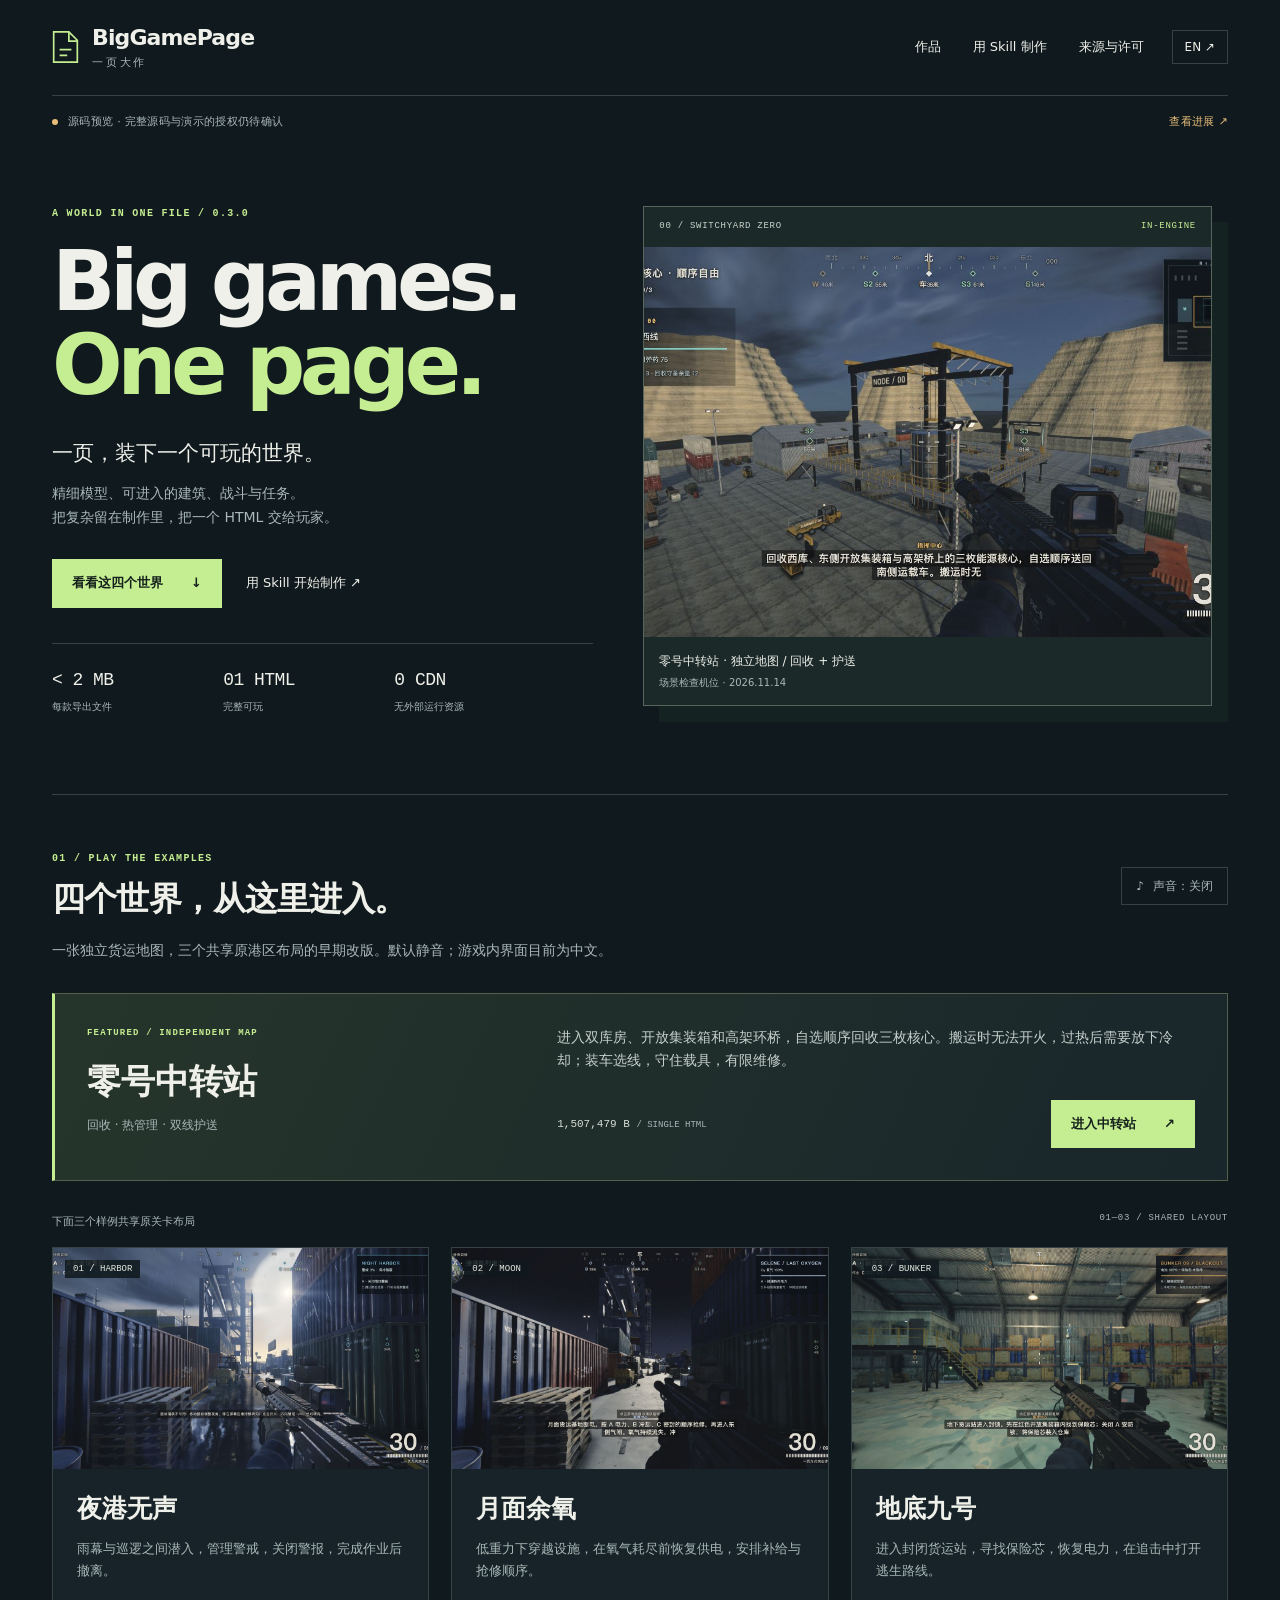
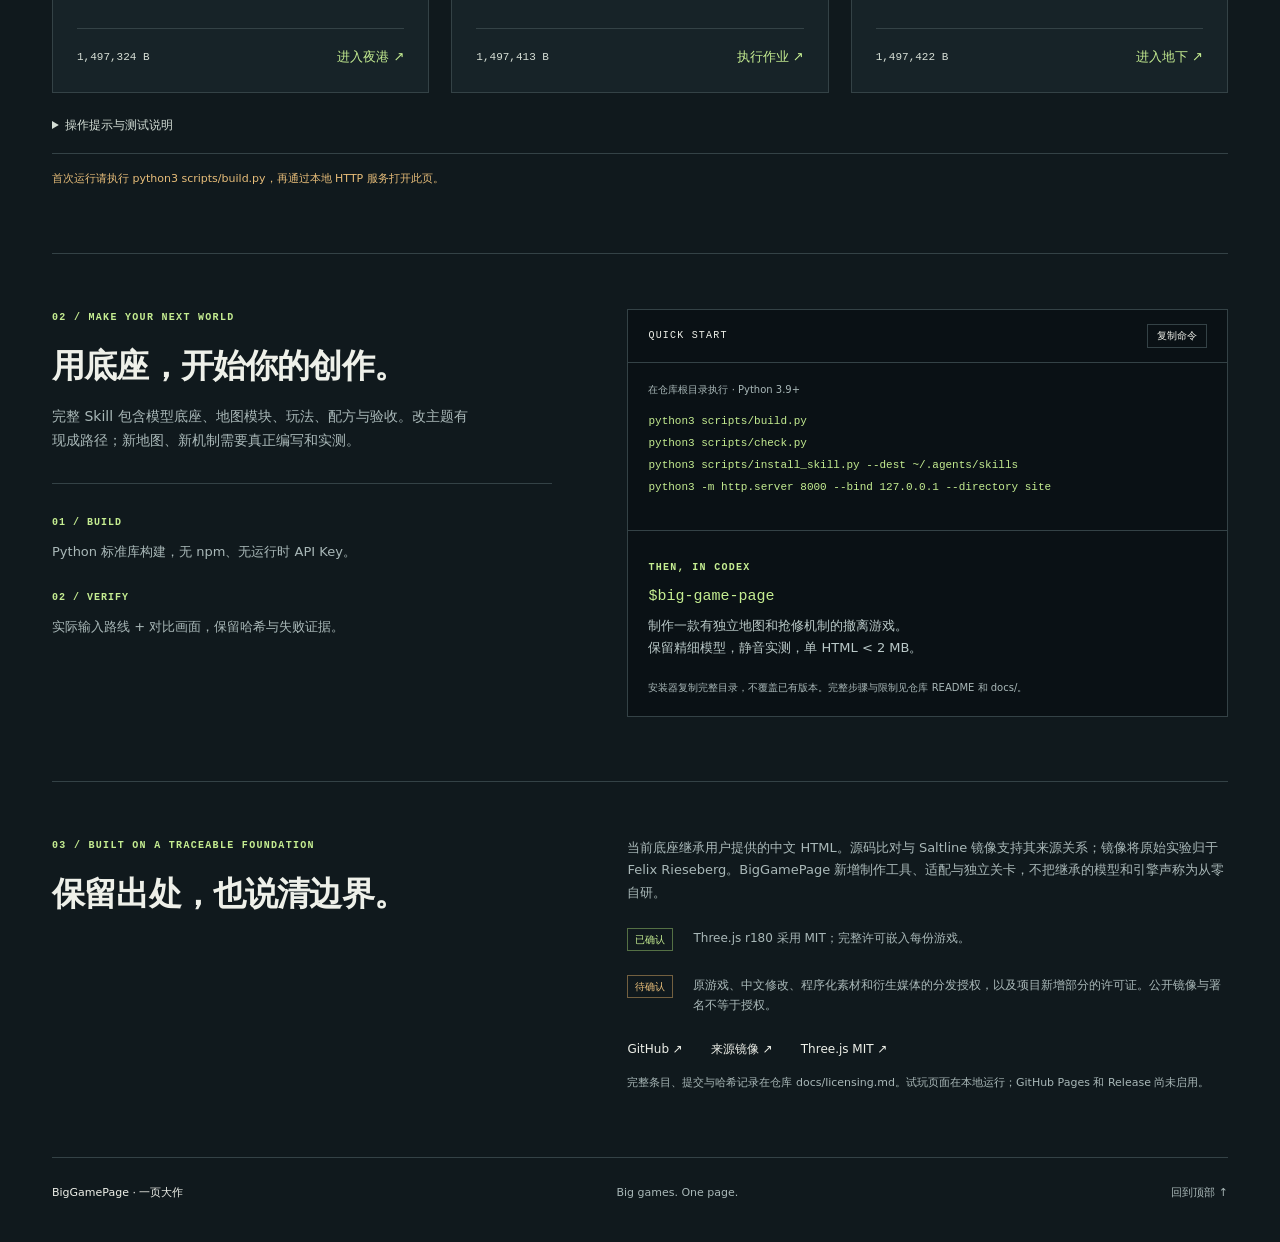
==== site/index.html @ f95d8f10 "Prepare BigGamePage source preview with bilingual docs and Skill" ====
<!doctype html>
<html lang="zh-CN" data-language="zh">
<head>
  <meta charset="utf-8">
  <meta name="viewport" content="width=device-width, initial-scale=1">
  <meta name="description" content="BigGamePage · 一页大作 — Big games. One page. Detailed single-HTML 3D games and an authoring Skill. Source preview.">
  <meta http-equiv="Content-Security-Policy" content="default-src 'self'; script-src 'self'; style-src 'self'; img-src 'self' data:; connect-src 'self'; font-src 'none'; object-src 'none'; base-uri 'none'; form-action 'none'">
  <title>BigGamePage · 一页大作 — Big games. One page.</title>
  <link rel="icon" href="data:image/svg+xml,%3Csvg xmlns='http://www.w3.org/2000/svg' viewBox='0 0 64 64'%3E%3Cpath d='M14 6h23l13 13v39H14Z' fill='%23c5ed91'/%3E%3Cpath d='M37 6v14h13M23 32h18M23 42h13' fill='none' stroke='%23111b20' stroke-width='4'/%3E%3C/svg%3E">
  <link rel="stylesheet" href="styles.css">
  <script src="site.js" defer></script>
</head>
<body>
<a class="skip" href="#main"><span lang="zh-CN">跳到正文</span><span lang="en">Skip to content</span></a>
<div class="shell">
  <header class="topbar">
    <a class="brand" href="#main" aria-label="BigGamePage · 一页大作">
      <svg viewBox="0 0 32 40" width="27" height="34" aria-hidden="true"><path d="M2 2h18l10 10v26H2Z" fill="none" stroke="currentColor" stroke-width="2"/><path d="M20 2v11h10M9 23h14M9 30h9" fill="none" stroke="currentColor" stroke-width="2"/></svg>
      <span>BigGamePage<small>一页大作</small></span>
    </a>
    <nav aria-label="Main navigation">
      <a href="#games"><span lang="zh-CN">作品</span><span lang="en">Games</span></a>
      <a href="#make"><span lang="zh-CN">用 Skill 制作</span><span lang="en">Make a game</span></a>
      <a href="#source"><span lang="zh-CN">来源与许可</span><span lang="en">Credits & rights</span></a>
    </nav>
    <button id="language" class="language" type="button" aria-label="Switch to English">EN <span aria-hidden="true">↗</span></button>
  </header>

  <main id="main">
    <div class="release-line"><span class="status-dot"></span><span lang="zh-CN">源码预览 · 完整源码与演示的授权仍待确认</span><span lang="en">Source preview · full-source and demo permissions pending</span><a href="#source"><span lang="zh-CN">查看进展 ↗</span><span lang="en">Review status ↗</span></a></div>
    <section class="hero" aria-labelledby="hero-title">
      <div class="hero-copy">
        <p class="eyebrow">A WORLD IN ONE FILE / 0.3.0</p>
        <h1 id="hero-title">Big games.<br><span>One page.</span></h1>
        <p class="intro"><span lang="zh-CN">一页，装下一个可玩的世界。</span><span lang="en">One page. A world you can step into.</span></p>
        <p class="description"><span lang="zh-CN">精细模型、可进入的建筑、战斗与任务。<br>把复杂留在制作里，把一个 HTML 交给玩家。</span><span lang="en">Detailed models, enterable buildings, combat and missions. All packed into a single HTML.</span></p>
        <div class="actions"><a class="button primary" href="#games"><span lang="zh-CN">看看这四个世界</span><span lang="en">Explore the games</span><span aria-hidden="true">↓</span></a><a class="text-link" href="#make"><span lang="zh-CN">用 Skill 开始制作 ↗</span><span lang="en">Start with the Skill ↗</span></a></div>
        <div class="hero-facts"><div><strong>&lt; 2 MB</strong><span lang="zh-CN">每款导出文件</span><span lang="en">Per exported game</span></div><div><strong>01 HTML</strong><span lang="zh-CN">完整可玩</span><span lang="en">The whole game</span></div><div><strong>0 CDN</strong><span lang="zh-CN">无外部运行资源</span><span lang="en">No external runtime assets</span></div></div>
      </div>
      <figure class="hero-image">
        <div class="frame-top"><span>00 / SWITCHYARD ZERO</span><span class="frame-dot">IN-ENGINE</span></div>
        <img src="assets/screens/freight-world.png" width="2560" height="1440" alt="零号中转站独立环形货运地图的实机场景检查视角" data-alt-en="In-engine inspection view of Switchyard Zero's independent freight hub">
        <figcaption><span lang="zh-CN">零号中转站 · 独立地图 / 回收 + 护送</span><span lang="en">Switchyard Zero · Independent map / Recover + escort</span><span class="capture-note"><span lang="zh-CN">场景检查机位 · 2026.11.14</span><span lang="en">Inspection camera · 2026.11.14</span></span></figcaption>
      </figure>
    </section>

    <section class="games-section" id="games" aria-labelledby="games-title">
      <div class="section-heading"><div><p class="eyebrow">01 / PLAY THE EXAMPLES</p><h2 id="games-title"><span lang="zh-CN">四个世界，从这里进入。</span><span lang="en">Small files. Room to explore.</span></h2></div><button id="sound" class="sound" aria-pressed="false" type="button"><span class="sound-icon" aria-hidden="true">♪</span><span id="sound-label">声音：关闭</span></button></div>
      <p class="section-description"><span lang="zh-CN">一张独立货运地图，三个共享原港区布局的早期改版。默认静音；游戏内界面目前为中文。</span><span lang="en">One independent freight map and three earlier adaptations of the harbor layout. Muted by default. In-game UI is currently Chinese.</span></p>
      <article class="featured">
        <div class="featured-heading"><p class="eyebrow">FEATURED / INDEPENDENT MAP</p><h3><span lang="zh-CN">零号中转站</span><span lang="en">Switchyard Zero</span></h3><p class="game-type"><span lang="zh-CN">回收 · 热管理 · 双线护送</span><span lang="en">Recovery · Heat management · Two escort routes</span></p></div>
        <div class="featured-details"><p><span lang="zh-CN">进入双库房、开放集装箱和高架环桥，自选顺序回收三枚核心。搬运时无法开火，过热后需要放下冷却；装车选线，守住载具，有限维修。</span><span lang="en">Recover three cores from warehouses, containers and the elevated ring. Carrying blocks fire; overheating forces a drop and cooldown. Choose a route and protect the carrier with limited repairs.</span></p><div class="game-footer"><span class="size">1,507,479 B <span>/ SINGLE HTML</span></span><a class="button primary play" href="games/switchyard-zero.html?noaudio=1" data-game="switchyard-zero"><span lang="zh-CN">进入中转站</span><span lang="en">Enter the yard</span><span aria-hidden="true">↗</span></a></div></div>
      </article>
      <div class="legacy-label"><span lang="zh-CN">下面三个样例共享原关卡布局</span><span lang="en">The three examples below share the original layout</span><span>01—03 / SHARED LAYOUT</span></div>
      <div class="cards">
        <article class="game-card"><div class="card-image"><img src="assets/screens/harbor-world.png" width="2560" height="1440" loading="lazy" alt="夜港无声的潮湿货运港场景检查画面" data-alt-en="Inspection capture of Silent Harbor's wet cargo port"><span>01 / HARBOR</span></div><div class="card-copy"><h3><span lang="zh-CN">夜港无声</span><span lang="en">Silent Harbor</span></h3><p><span lang="zh-CN">雨幕与巡逻之间潜入，管理警戒，关闭警报，完成作业后撤离。</span><span lang="en">Move through rain and patrols, manage alert, disable alarms and extract after completing the objectives.</span></p><div class="card-bottom"><span class="size">1,497,324 B</span><a class="play text-link" href="games/night-harbor.html?noaudio=1" data-game="night-harbor"><span lang="zh-CN">进入夜港 ↗</span><span lang="en">Play ↗</span></a></div></div></article>
        <article class="game-card"><div class="card-image"><img src="assets/screens/moon-world.png" width="2560" height="1440" loading="lazy" alt="月面余氧的货运基地场景检查画面" data-alt-en="Inspection capture of Lunar Reserve's cargo base"><span>02 / MOON</span></div><div class="card-copy"><h3><span lang="zh-CN">月面余氧</span><span lang="en">Lunar Reserve</span></h3><p><span lang="zh-CN">低重力下穿越设施，在氧气耗尽前恢复供电，安排补给与抢修顺序。</span><span lang="en">Traverse the base in reduced gravity. Restore power and plan supply stops before oxygen runs out.</span></p><div class="card-bottom"><span class="size">1,497,413 B</span><a class="play text-link" href="games/selene-repair.html?noaudio=1" data-game="selene-repair"><span lang="zh-CN">执行作业 ↗</span><span lang="en">Play ↗</span></a></div></div></article>
        <article class="game-card"><div class="card-image"><img src="assets/screens/bunker-world.png" width="2560" height="1440" loading="lazy" alt="地底九号仓库的场景检查画面" data-alt-en="Inspection capture of a warehouse in Bunker Nine"><span>03 / BUNKER</span></div><div class="card-copy"><h3><span lang="zh-CN">地底九号</span><span lang="en">Bunker Nine</span></h3><p><span lang="zh-CN">进入封闭货运站，寻找保险芯，恢复电力，在追击中打开逃生路线。</span><span lang="en">Find a fuse inside the enclosed freight station, restore power and open an escape route under pursuit.</span></p><div class="card-bottom"><span class="size">1,497,422 B</span><a class="play text-link" href="games/bunker-09.html?noaudio=1" data-game="bunker-09"><span lang="zh-CN">进入地下 ↗</span><span lang="en">Play ↗</span></a></div></div></article>
      </div>
      <details class="controls"><summary><span lang="zh-CN">操作提示与测试说明</span><span lang="en">Controls and test notes</span></summary><p><span lang="zh-CN">WASD 移动 · 鼠标瞄准 · 左键射击 · R 换弹 · 按住 E 交互 · Shift 冲刺 · C 蹲伏 · Space 跳跃 · P 暂停。中转站：Q 放下核心，M 地图；地下版：L 手电。推荐桌面键鼠。</span><span lang="en">WASD move · Mouse aim · Left click fire · R reload · Hold E interact · Shift sprint · C crouch · Space jump · P pause. Switchyard: Q drop core, M map. Bunker: L flashlight. Desktop keyboard/mouse recommended.</span></p><p><span lang="zh-CN">展示截图使用场景检查机位，不是角色实际抵达证明。已保存 2026-11-14 静音输入路线；本轮整理校验输出哈希。未宣称已完成手机、声音混音或 file:// 冷启动验收。</span><span lang="en">Images use inspection cameras, not proof of player traversal. Silent input routes are recorded on 2026-11-14; repository preparation checks matching hashes. Mobile play, audio mixing and file:// cold starts are not fully validated.</span></p></details>
      <noscript><p class="build-note">JavaScript is disabled. Game links remain muted; language and sound switches need JavaScript. 游戏自身也需要启用 JavaScript。</p></noscript>
      <p class="build-note" id="build-status" role="status"><span lang="zh-CN">首次运行前请在仓库根目录执行 python3 scripts/build.py。</span><span lang="en">Before first use, run python3 scripts/build.py from the repository root.</span></p>
    </section>

    <section id="make" class="make-section" aria-labelledby="make-title">
      <div><p class="eyebrow">02 / MAKE YOUR NEXT WORLD</p><h2 id="make-title"><span lang="zh-CN">用底座，开始你的创作。</span><span lang="en">A foundation for your next world.</span></h2><p class="section-description"><span lang="zh-CN">完整 Skill 包含模型底座、地图模块、玩法、配方与验收。改主题有现成路径；新地图、新机制需要真正编写和实测。</span><span lang="en">The complete Skill includes the foundation, map modules, rules, recipes and acceptance tools. New layouts and mechanics still need authored code and real tests.</span></p><div class="principle"><strong>01 / BUILD</strong><p lang="zh-CN">Python 标准库构建，无 npm、无运行时 API Key。</p><p lang="en">Build with the Python standard library. No npm or runtime API key.</p><strong>02 / VERIFY</strong><p lang="zh-CN">实际输入路线 + 对比画面，保留哈希与失败证据。</p><p lang="en">Actual-input routes and visual review, with hashes and failed attempts.</p></div></div>
      <div class="terminal"><div class="terminal-header"><span>QUICK START</span><button id="copy" type="button"><span lang="zh-CN">复制命令</span><span lang="en">Copy commands</span></button></div><p class="terminal-caption"><span lang="zh-CN">在仓库根目录执行 · Python 3.9+</span><span lang="en">From the repository root · Python 3.9+</span></p><pre><code id="commands">python3 scripts/build.py
python3 scripts/check.py
python3 scripts/install_skill.py --dest ~/.agents/skills
python3 -m http.server 8000 --bind 127.0.0.1 --directory site</code></pre><p class="copy-status" id="copy-status" role="status"></p><div class="prompt"><span class="eyebrow">THEN, IN CODEX</span><p><code>$big-game-page</code><br><span lang="zh-CN">制作一款有独立地图和抢修机制的撤离游戏。<br>保留精细模型，静音实测，单 HTML &lt; 2 MB。</span><span lang="en">Create a repair-and-escape game with a distinct map.<br>Keep detailed models. Test silently. One HTML &lt; 2 MB.</span></p></div><p class="terminal-foot"><span lang="zh-CN">安装器复制完整目录，不覆盖已有版本。完整步骤与限制见仓库 README 和 docs/。</span><span lang="en">The installer copies the complete folder and never overwrites an existing version. See the repository README and docs/ for full instructions.</span></p></div>
    </section>

    <section id="source" class="source-section" aria-labelledby="source-title"><div><p class="eyebrow">03 / BUILT ON A TRACEABLE FOUNDATION</p><h2 id="source-title"><span lang="zh-CN">保留出处，也说清边界。</span><span lang="en">Keep the credits. State the limits.</span></h2></div><div class="source-body"><p><span lang="zh-CN">当前底座继承用户提供的中文 HTML。源码比对与 Saltline 镜像支持其来源关系；镜像将原始实验归于 Felix Rieseberg。BigGamePage 新增制作工具、适配与独立关卡，不把继承的模型和引擎声称为从零自研。</span><span lang="en">The foundation descends from a user-supplied Chinese HTML. Code comparison supports its connection to a Saltline mirror, which credits Felix Rieseberg with the original experiment. BigGamePage adds authoring tools, adaptations and an independent level.</span></p><div class="rights-row"><span class="rights-tag"><span lang="zh-CN">已确认</span><span lang="en">Confirmed</span></span><p><span lang="zh-CN">Three.js r180 采用 MIT；完整许可嵌入每份游戏。</span><span lang="en">Three.js r180 is MIT-licensed; every export includes the full notice.</span></p></div><div class="rights-row"><span class="rights-tag pending"><span lang="zh-CN">待确认</span><span lang="en">Pending</span></span><p><span lang="zh-CN">原游戏、中文修改、程序化素材和衍生媒体的分发授权，以及项目新增部分的许可证。公开镜像与署名不等于授权。</span><span lang="en">Permission for the inherited game, Chinese modifications, procedural assets and derived media, plus the new contributions' license. A public mirror and attribution are not permission.</span></p></div><div class="source-links"><a href="https://github.com/subtlecooooder/BigGamePage" rel="noreferrer">GitHub ↗</a><a href="https://github.com/realcodebear/saltline-fable-5.2/tree/09c51774cd77aad750bd2d6c42af2b1020cb668d" rel="noreferrer"><span lang="zh-CN">来源镜像 ↗</span><span lang="en">Source mirror ↗</span></a><a href="https://github.com/mrdoob/three.js/blob/r180/LICENSE" rel="noreferrer">Three.js MIT ↗</a></div><p class="small-note"><span lang="zh-CN">完整条目、提交与哈希记录在仓库 docs/licensing.md。试玩页面在本地运行；GitHub Pages 和 Release 尚未启用。</span><span lang="en">Full records, commits and hashes are in docs/licensing.en.md. Run the demo locally; GitHub Pages and Releases are not enabled.</span></p></div></section>
  </main>
  <footer><span>BigGamePage · 一页大作</span><span>Big games. One page.</span><a href="#main"><span lang="zh-CN">回到顶部 ↑</span><span lang="en">Back to top ↑</span></a></footer>
</div>
</body>
</html>
---- site/styles.css ----
:root{color-scheme:dark;--bg:#10191d;--panel:#172328;--line:#344246;--ink:#eef0e9;--muted:#a9b8b8;--accent:#c5ed91;--amber:#e7bd79;scroll-behavior:smooth;scroll-padding-top:28px}
*{box-sizing:border-box}body{margin:0;background:var(--bg);color:var(--ink);font:16px/1.7 system-ui,-apple-system,"Segoe UI","PingFang SC",sans-serif}button,a{-webkit-tap-highlight-color:transparent}a{color:inherit;text-decoration:none}button{font:inherit;color:inherit;cursor:pointer}a:focus-visible,button:focus-visible,summary:focus-visible{outline:3px solid var(--accent);outline-offset:5px}button:disabled{cursor:wait}img{max-width:100%;display:block;height:auto}svg{flex:none}h1,h2,h3,p,figure{margin:0}h2{font-size:clamp(25px,2.6vw,36px);line-height:1.35;font-weight:650;letter-spacing:-.025em}h3{font-size:28px;line-height:1.3;font-weight:650}code,pre,.eyebrow,.size,.frame-top,.hero-facts strong,.principle strong{font-family:ui-monospace,SFMono-Regular,Consolas,monospace}.shell{max-width:1440px;margin:auto;padding:0 52px}[data-language=zh] [lang=en],[data-language=en] [lang=zh-CN]{display:none}.skip{position:fixed;left:20px;top:10px;z-index:10;background:var(--accent);color:var(--bg);padding:10px 18px;opacity:0;clip-path:inset(50%);pointer-events:none}.skip:focus{opacity:1;clip-path:none;pointer-events:auto}.topbar{display:flex;align-items:center;justify-content:space-between;gap:28px;padding:25px 0;border-bottom:1px solid var(--line)}.brand{display:flex;align-items:center;gap:13px;line-height:1.2;font-size:22px;font-weight:750;letter-spacing:-.04em}.brand svg{color:var(--accent)}.brand small{display:block;font-size:11px;font-weight:500;letter-spacing:.25em;color:var(--muted);margin-top:5px}.topbar nav{display:flex;gap:32px;margin-left:auto;font-size:13px}.topbar nav a:hover,.text-link:hover,.source-links a:hover,footer a:hover{color:var(--accent)}.language{border:1px solid var(--line);background:none;padding:6px 12px;font-size:12px;white-space:nowrap}.language span{margin-left:8px}.release-line{display:flex;align-items:center;gap:10px;color:var(--muted);font-size:11px;letter-spacing:.03em;padding:17px 0}.release-line a{margin-left:auto;color:var(--amber);white-space:nowrap}.status-dot{background:var(--amber);width:6px;height:6px;border-radius:50%;flex:none}.hero{display:grid;grid-template-columns:1fr 1.08fr;gap:50px;align-items:center;padding:48px 0 70px}.eyebrow{color:var(--accent);font-size:10px;letter-spacing:.13em;font-weight:600;margin-bottom:18px}h1{font-size:clamp(58px,6.5vw,90px);font-weight:750;line-height:1.01;letter-spacing:-.065em;margin-bottom:28px}h1>span{color:var(--accent)}.intro{font-size:21px;color:var(--ink);margin-bottom:10px}.description{color:var(--muted);font-size:14px;max-width:450px}.actions{display:flex;align-items:center;gap:24px;flex-wrap:wrap;margin:30px 0 35px}.button{display:inline-flex;align-items:center;justify-content:space-between;gap:28px;padding:12px 19px;font-size:13px;font-weight:650}.primary{background:var(--accent);color:#15211c;border:1px solid var(--accent);transition:background .15s,transform .15s}.primary:hover{background:#d7ffa5;transform:translateY(-2px)}.text-link{font-size:13px}.hero-facts{border-top:1px solid var(--line);padding-top:21px;display:grid;grid-template-columns:1fr 1fr 1.25fr;gap:12px}.hero-facts div{display:flex;flex-direction:column;gap:3px}.hero-facts strong{font-size:18px;font-weight:500;letter-spacing:-.03em}.hero-facts span{font-size:10px;color:var(--muted)}.hero-image{border:1px solid #55655b;background:#1c2929;box-shadow:16px 16px 0 #142222;margin:10px 16px 18px 0}.frame-top{display:flex;justify-content:space-between;font-size:9px;letter-spacing:.08em;padding:12px 15px;color:#c9d4ca}.frame-dot{color:var(--accent)}.hero-image img{width:100%;height:390px;object-fit:cover;object-position:49% center}.hero-image figcaption{padding:14px 15px;font-size:12px;line-height:1.7}.capture-note{display:block;color:var(--muted);font-size:10px;margin-top:3px}.games-section,.make-section,.source-section{border-top:1px solid var(--line);padding:55px 0 64px}.section-heading{display:flex;align-items:center;justify-content:space-between;gap:25px}.section-heading .eyebrow{margin-bottom:10px}.section-description{color:var(--muted);font-size:14px;margin:17px 0 30px;max-width:780px}.sound{padding:8px 14px;border:1px solid var(--line);background:transparent;color:var(--muted);font-size:12px;white-space:nowrap}.sound[aria-pressed=true]{color:var(--accent);border-color:var(--accent)}.sound-icon{margin-right:9px}.featured{display:grid;grid-template-columns:1fr 1.5fr;gap:45px;border:1px solid #52604c;border-left:3px solid var(--accent);background:linear-gradient(115deg,#26352b,#19262b);padding:32px}.featured .eyebrow{font-size:9px}.featured h3{font-size:34px}.game-type{color:var(--muted);font-size:12px;margin-top:12px}.featured-details>p{font-size:14px;color:#c5d0cc}.game-footer{display:flex;justify-content:space-between;align-items:center;gap:20px;margin-top:27px}.size{color:#d7dfd6;font-size:11px;white-space:nowrap}.size span{color:var(--muted);font-size:9px}.legacy-label{display:flex;justify-content:space-between;gap:20px;font-size:11px;color:var(--muted);margin:32px 0 15px}.legacy-label>span:last-child{font:9px ui-monospace,monospace;letter-spacing:.08em}.cards{display:grid;grid-template-columns:repeat(3,minmax(0,1fr));gap:22px}.game-card{border:1px solid var(--line);background:var(--panel)}.card-image{position:relative}.card-image img{width:100%;aspect-ratio:1.7;object-fit:cover}.card-image>span{position:absolute;left:12px;top:12px;background:#10191ddd;padding:4px 8px;font:9px ui-monospace,monospace;color:#e3e9df}.card-copy{padding:24px}.card-copy h3{font-size:25px;margin-bottom:13px}.card-copy p{font-size:13px;color:var(--muted);min-height:67px}.card-bottom{display:flex;justify-content:space-between;gap:10px;align-items:center;margin-top:23px;border-top:1px solid var(--line);padding-top:17px}.card-bottom .text-link{color:var(--accent)}.controls{font-size:12px;color:var(--muted);margin-top:22px;border-bottom:1px solid var(--line);padding-bottom:17px}.controls summary{cursor:pointer;color:#d3ddd5}.controls p{margin-top:14px;max-width:950px}.build-note{font-size:11px;color:var(--muted);margin-top:16px}.build-note.warning{color:var(--amber)}.make-section{display:grid;grid-template-columns:1fr 1.2fr;gap:75px}.make-section h2{max-width:400px}.make-section .section-description{max-width:420px}.principle{border-top:1px solid var(--line);padding-top:22px}.principle strong{font-size:10px;color:var(--accent);letter-spacing:.1em}.principle p{font-size:13px;color:var(--muted);margin:8px 0 18px}.terminal{background:#0a1115;border:1px solid var(--line);min-width:0}.terminal-header{display:flex;justify-content:space-between;align-items:center;font:10px ui-monospace,monospace;letter-spacing:.12em;padding:14px 20px;border-bottom:1px solid var(--line)}.terminal-header button{background:none;border:1px solid var(--line);padding:4px 9px;font-size:10px;letter-spacing:0}.terminal-caption{font-size:10px;color:var(--muted);padding:18px 20px 0}pre{font-size:11px;line-height:2;color:var(--accent);margin:12px 0 0;padding:0 20px 8px;overflow:auto;white-space:pre-wrap;overflow-wrap:anywhere}.copy-status{font-size:10px;color:var(--amber);padding:0 20px;min-height:24px}.prompt{padding:20px;border-top:1px solid var(--line)}.prompt p{font-size:13px;color:#bac9c8}.prompt code{color:var(--accent);font-size:15px;line-height:2.5}.terminal-foot{font-size:10px;color:var(--muted);padding:0 20px 20px}.source-section{display:grid;grid-template-columns:1fr 1.2fr;gap:75px}.source-body>p{font-size:13px;color:var(--muted)}.rights-row{display:flex;gap:20px;align-items:flex-start;margin-top:24px}.rights-row p{font-size:12px;color:var(--muted)}.rights-tag{padding:2px 7px;border:1px solid #547044;color:var(--accent);font-size:10px;white-space:nowrap;flex:none}.rights-tag.pending{color:var(--amber);border-color:#736040}.source-links{display:flex;gap:28px;margin:24px 0 14px;font-size:12px}.source-body .small-note{font-size:11px}footer{display:flex;align-items:center;justify-content:space-between;gap:15px;border-top:1px solid var(--line);padding:26px 0 40px;font-size:11px;color:var(--muted)}footer>span:first-child{color:var(--ink)}
@media(min-width:1500px){.hero-image img{height:430px}}
@media(max-width:1080px){.shell{padding:0 30px}.hero{gap:30px}.hero-image img{height:360px}.make-section,.source-section{gap:35px}.featured{gap:28px}.size span{display:none}.topbar nav{gap:20px}}
@media(max-width:800px){.shell{padding:0 24px}.topbar{flex-wrap:wrap;gap:16px}.topbar nav{order:3;width:100%;justify-content:space-between;font-size:12px}.language{margin-left:auto}.hero{grid-template-columns:1fr;padding-top:30px;gap:30px}.hero-copy{max-width:590px}h1{font-size:76px}.hero-image{margin-right:12px}.hero-image img{height:auto;aspect-ratio:1.6}.hero-facts{max-width:540px}.make-section,.source-section{grid-template-columns:1fr;gap:26px}.make-section h2,.make-section .section-description{max-width:none}.principle{display:none}.featured{grid-template-columns:1fr;gap:21px;padding:26px}.featured .eyebrow{margin-bottom:10px}.featured h3{font-size:29px}.cards{grid-template-columns:1fr;gap:20px}.game-card{display:grid;grid-template-columns:1fr 1.2fr}.card-image img{height:100%;aspect-ratio:auto;min-height:210px}.card-copy p{min-height:0}.legacy-label>span:last-child{display:none}.section-heading{align-items:flex-start}.section-heading .sound{margin-top:6px}.release-line{font-size:10px}.release-line a{display:none}}
@media(max-width:480px){.shell{padding:0 18px}.brand{font-size:20px}.hero{padding-bottom:45px}h1{font-size:66px}.intro{font-size:18px}.description{font-size:13px}.actions{gap:18px}.hero-facts strong{font-size:16px}.hero-facts span{font-size:9px}.hero-image{box-shadow:9px 9px 0 #142222}.hero-image figcaption{font-size:11px}.section-heading{flex-direction:column;gap:14px}.games-section,.make-section,.source-section{padding:38px 0 42px}.section-description{font-size:13px}.featured{padding:21px}.game-footer{align-items:flex-start;flex-direction:column;gap:16px}.game-footer .button{width:100%}.game-card{display:block}.card-image img{height:auto;aspect-ratio:1.8;min-height:0}.card-copy{padding:22px}.controls{font-size:11px}.rights-row{gap:12px}footer{flex-wrap:wrap;font-size:10px}footer>span:nth-child(2){order:3;width:100%}}
@media(prefers-reduced-motion:reduce){:root{scroll-behavior:auto}.primary{transition:none}.primary:hover{transform:none}}
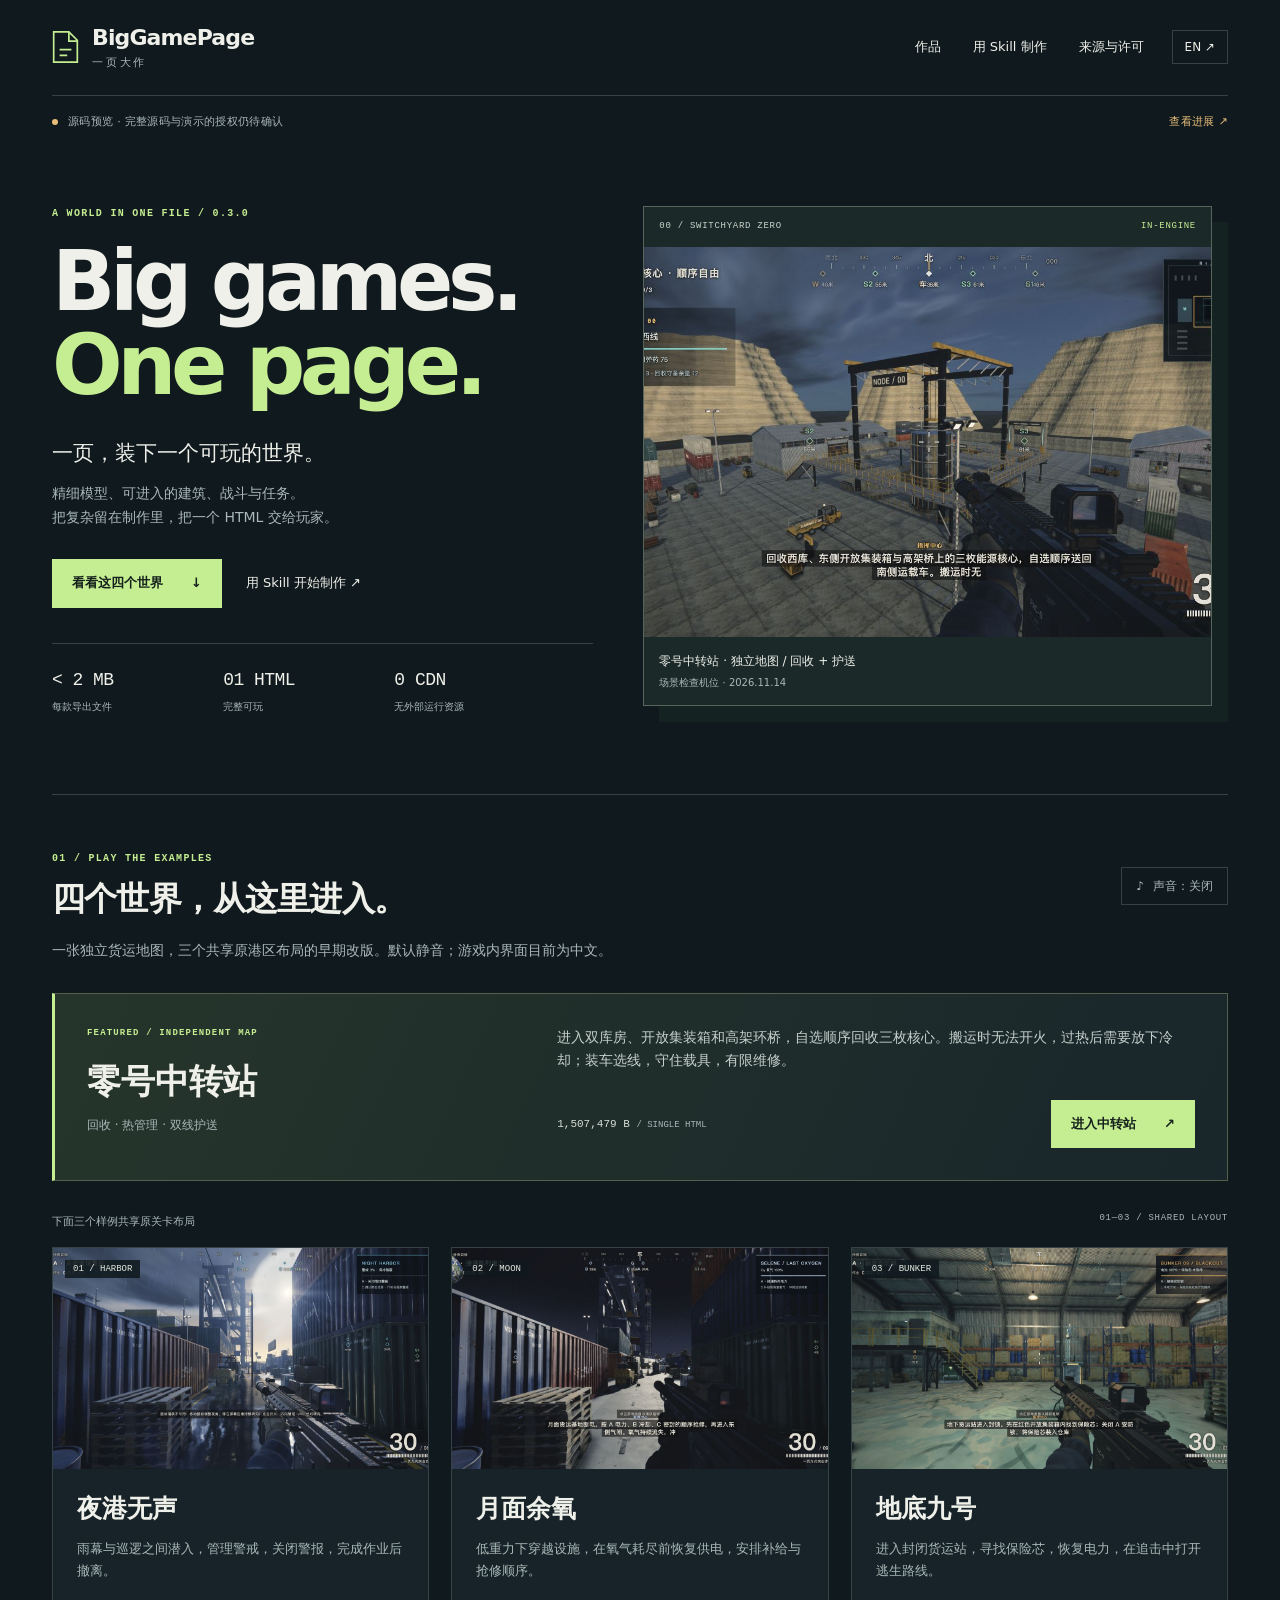
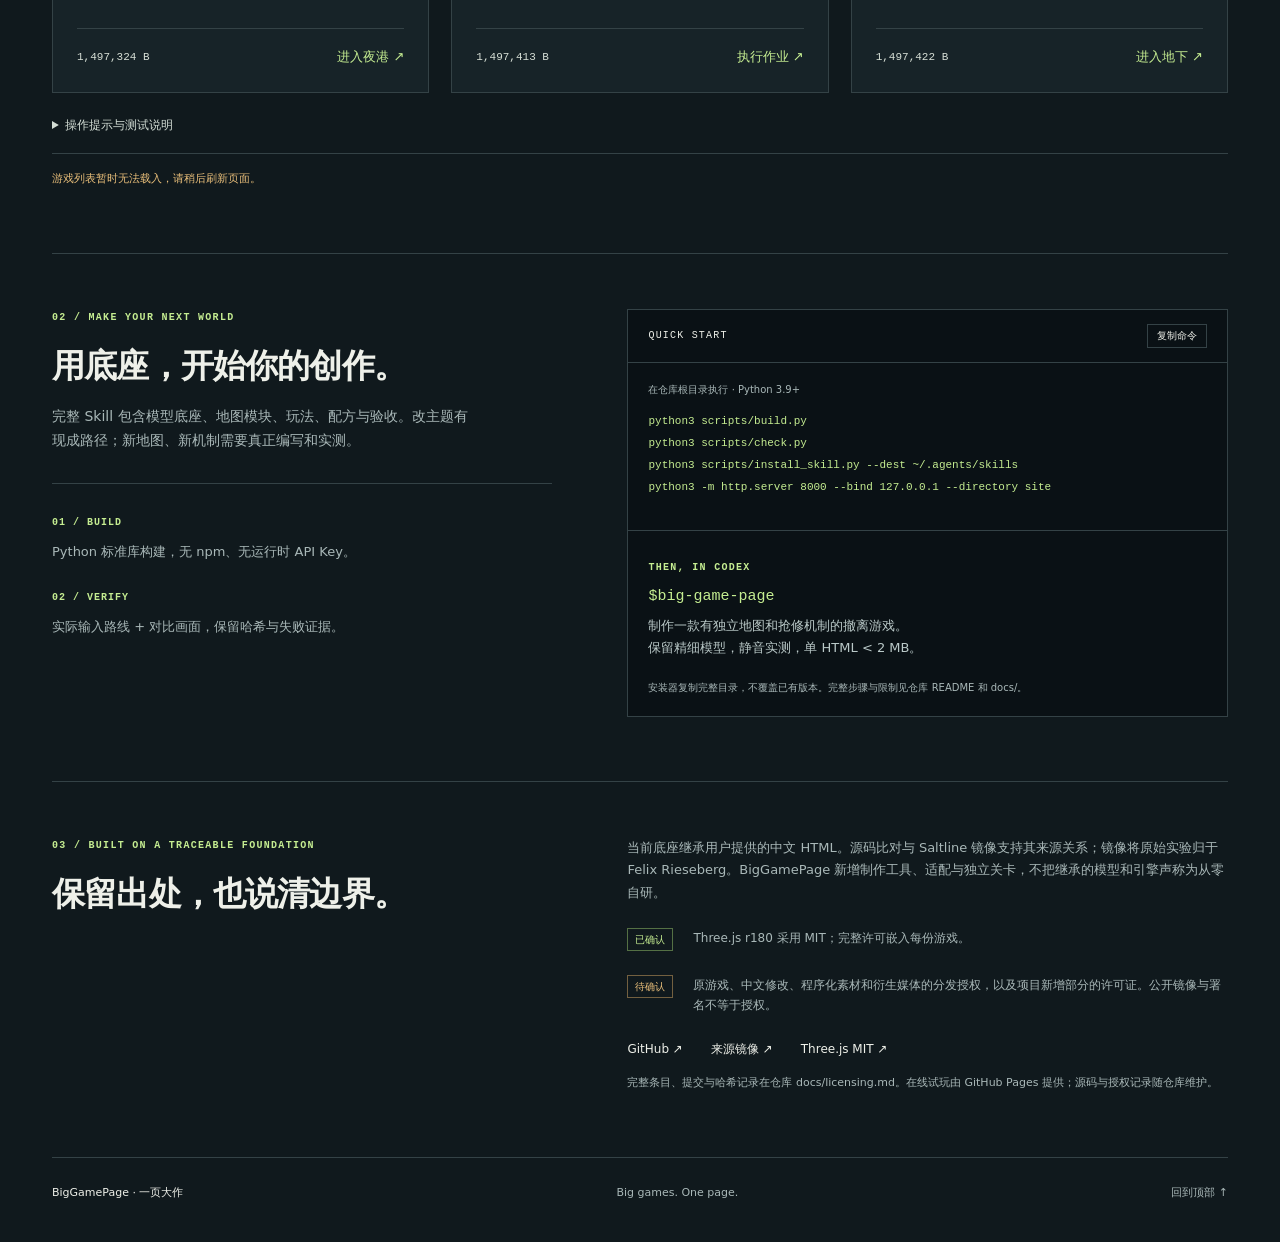
==== commit 7682dcf5: "Deploy playable GitHub Pages demos and default to English README" ====
--- a/site/index.html
+++ b/site/index.html
@@ -59,7 +59,7 @@
       </div>
       <details class="controls"><summary><span lang="zh-CN">操作提示与测试说明</span><span lang="en">Controls and test notes</span></summary><p><span lang="zh-CN">WASD 移动 · 鼠标瞄准 · 左键射击 · R 换弹 · 按住 E 交互 · Shift 冲刺 · C 蹲伏 · Space 跳跃 · P 暂停。中转站：Q 放下核心，M 地图；地下版：L 手电。推荐桌面键鼠。</span><span lang="en">WASD move · Mouse aim · Left click fire · R reload · Hold E interact · Shift sprint · C crouch · Space jump · P pause. Switchyard: Q drop core, M map. Bunker: L flashlight. Desktop keyboard/mouse recommended.</span></p><p><span lang="zh-CN">展示截图使用场景检查机位，不是角色实际抵达证明。已保存 2026-11-14 静音输入路线；本轮整理校验输出哈希。未宣称已完成手机、声音混音或 file:// 冷启动验收。</span><span lang="en">Images use inspection cameras, not proof of player traversal. Silent input routes are recorded on 2026-11-14; repository preparation checks matching hashes. Mobile play, audio mixing and file:// cold starts are not fully validated.</span></p></details>
       <noscript><p class="build-note">JavaScript is disabled. Game links remain muted; language and sound switches need JavaScript. 游戏自身也需要启用 JavaScript。</p></noscript>
-      <p class="build-note" id="build-status" role="status"><span lang="zh-CN">首次运行前请在仓库根目录执行 python3 scripts/build.py。</span><span lang="en">Before first use, run python3 scripts/build.py from the repository root.</span></p>
+      <p class="build-note" id="build-status" role="status"><span lang="zh-CN">正在载入游戏列表…</span><span lang="en">Loading the game list…</span></p>
     </section>
 
     <section id="make" class="make-section" aria-labelledby="make-title">
@@ -70,7 +70,7 @@
 python3 -m http.server 8000 --bind 127.0.0.1 --directory site</code></pre><p class="copy-status" id="copy-status" role="status"></p><div class="prompt"><span class="eyebrow">THEN, IN CODEX</span><p><code>$big-game-page</code><br><span lang="zh-CN">制作一款有独立地图和抢修机制的撤离游戏。<br>保留精细模型，静音实测，单 HTML &lt; 2 MB。</span><span lang="en">Create a repair-and-escape game with a distinct map.<br>Keep detailed models. Test silently. One HTML &lt; 2 MB.</span></p></div><p class="terminal-foot"><span lang="zh-CN">安装器复制完整目录，不覆盖已有版本。完整步骤与限制见仓库 README 和 docs/。</span><span lang="en">The installer copies the complete folder and never overwrites an existing version. See the repository README and docs/ for full instructions.</span></p></div>
     </section>
 
-    <section id="source" class="source-section" aria-labelledby="source-title"><div><p class="eyebrow">03 / BUILT ON A TRACEABLE FOUNDATION</p><h2 id="source-title"><span lang="zh-CN">保留出处，也说清边界。</span><span lang="en">Keep the credits. State the limits.</span></h2></div><div class="source-body"><p><span lang="zh-CN">当前底座继承用户提供的中文 HTML。源码比对与 Saltline 镜像支持其来源关系；镜像将原始实验归于 Felix Rieseberg。BigGamePage 新增制作工具、适配与独立关卡，不把继承的模型和引擎声称为从零自研。</span><span lang="en">The foundation descends from a user-supplied Chinese HTML. Code comparison supports its connection to a Saltline mirror, which credits Felix Rieseberg with the original experiment. BigGamePage adds authoring tools, adaptations and an independent level.</span></p><div class="rights-row"><span class="rights-tag"><span lang="zh-CN">已确认</span><span lang="en">Confirmed</span></span><p><span lang="zh-CN">Three.js r180 采用 MIT；完整许可嵌入每份游戏。</span><span lang="en">Three.js r180 is MIT-licensed; every export includes the full notice.</span></p></div><div class="rights-row"><span class="rights-tag pending"><span lang="zh-CN">待确认</span><span lang="en">Pending</span></span><p><span lang="zh-CN">原游戏、中文修改、程序化素材和衍生媒体的分发授权，以及项目新增部分的许可证。公开镜像与署名不等于授权。</span><span lang="en">Permission for the inherited game, Chinese modifications, procedural assets and derived media, plus the new contributions' license. A public mirror and attribution are not permission.</span></p></div><div class="source-links"><a href="https://github.com/subtlecooooder/BigGamePage" rel="noreferrer">GitHub ↗</a><a href="https://github.com/realcodebear/saltline-fable-5.2/tree/09c51774cd77aad750bd2d6c42af2b1020cb668d" rel="noreferrer"><span lang="zh-CN">来源镜像 ↗</span><span lang="en">Source mirror ↗</span></a><a href="https://github.com/mrdoob/three.js/blob/r180/LICENSE" rel="noreferrer">Three.js MIT ↗</a></div><p class="small-note"><span lang="zh-CN">完整条目、提交与哈希记录在仓库 docs/licensing.md。试玩页面在本地运行；GitHub Pages 和 Release 尚未启用。</span><span lang="en">Full records, commits and hashes are in docs/licensing.en.md. Run the demo locally; GitHub Pages and Releases are not enabled.</span></p></div></section>
+    <section id="source" class="source-section" aria-labelledby="source-title"><div><p class="eyebrow">03 / BUILT ON A TRACEABLE FOUNDATION</p><h2 id="source-title"><span lang="zh-CN">保留出处，也说清边界。</span><span lang="en">Keep the credits. State the limits.</span></h2></div><div class="source-body"><p><span lang="zh-CN">当前底座继承用户提供的中文 HTML。源码比对与 Saltline 镜像支持其来源关系；镜像将原始实验归于 Felix Rieseberg。BigGamePage 新增制作工具、适配与独立关卡，不把继承的模型和引擎声称为从零自研。</span><span lang="en">The foundation descends from a user-supplied Chinese HTML. Code comparison supports its connection to a Saltline mirror, which credits Felix Rieseberg with the original experiment. BigGamePage adds authoring tools, adaptations and an independent level.</span></p><div class="rights-row"><span class="rights-tag"><span lang="zh-CN">已确认</span><span lang="en">Confirmed</span></span><p><span lang="zh-CN">Three.js r180 采用 MIT；完整许可嵌入每份游戏。</span><span lang="en">Three.js r180 is MIT-licensed; every export includes the full notice.</span></p></div><div class="rights-row"><span class="rights-tag pending"><span lang="zh-CN">待确认</span><span lang="en">Pending</span></span><p><span lang="zh-CN">原游戏、中文修改、程序化素材和衍生媒体的分发授权，以及项目新增部分的许可证。公开镜像与署名不等于授权。</span><span lang="en">Permission for the inherited game, Chinese modifications, procedural assets and derived media, plus the new contributions' license. A public mirror and attribution are not permission.</span></p></div><div class="source-links"><a href="https://github.com/subtlecooooder/BigGamePage" rel="noreferrer">GitHub ↗</a><a href="https://github.com/realcodebear/saltline-fable-5.2/tree/09c51774cd77aad750bd2d6c42af2b1020cb668d" rel="noreferrer"><span lang="zh-CN">来源镜像 ↗</span><span lang="en">Source mirror ↗</span></a><a href="https://github.com/mrdoob/three.js/blob/r180/LICENSE" rel="noreferrer">Three.js MIT ↗</a></div><p class="small-note"><span lang="zh-CN">完整条目、提交与哈希记录在仓库 docs/licensing.md。在线试玩由 GitHub Pages 提供；源码与授权记录随仓库维护。</span><span lang="en">Full records, commits and hashes are in docs/licensing.en.md. Play online with GitHub Pages; source and rights records remain in the repository.</span></p></div></section>
   </main>
   <footer><span>BigGamePage · 一页大作</span><span>Big games. One page.</span><a href="#main"><span lang="zh-CN">回到顶部 ↑</span><span lang="en">Back to top ↑</span></a></footer>
 </div>
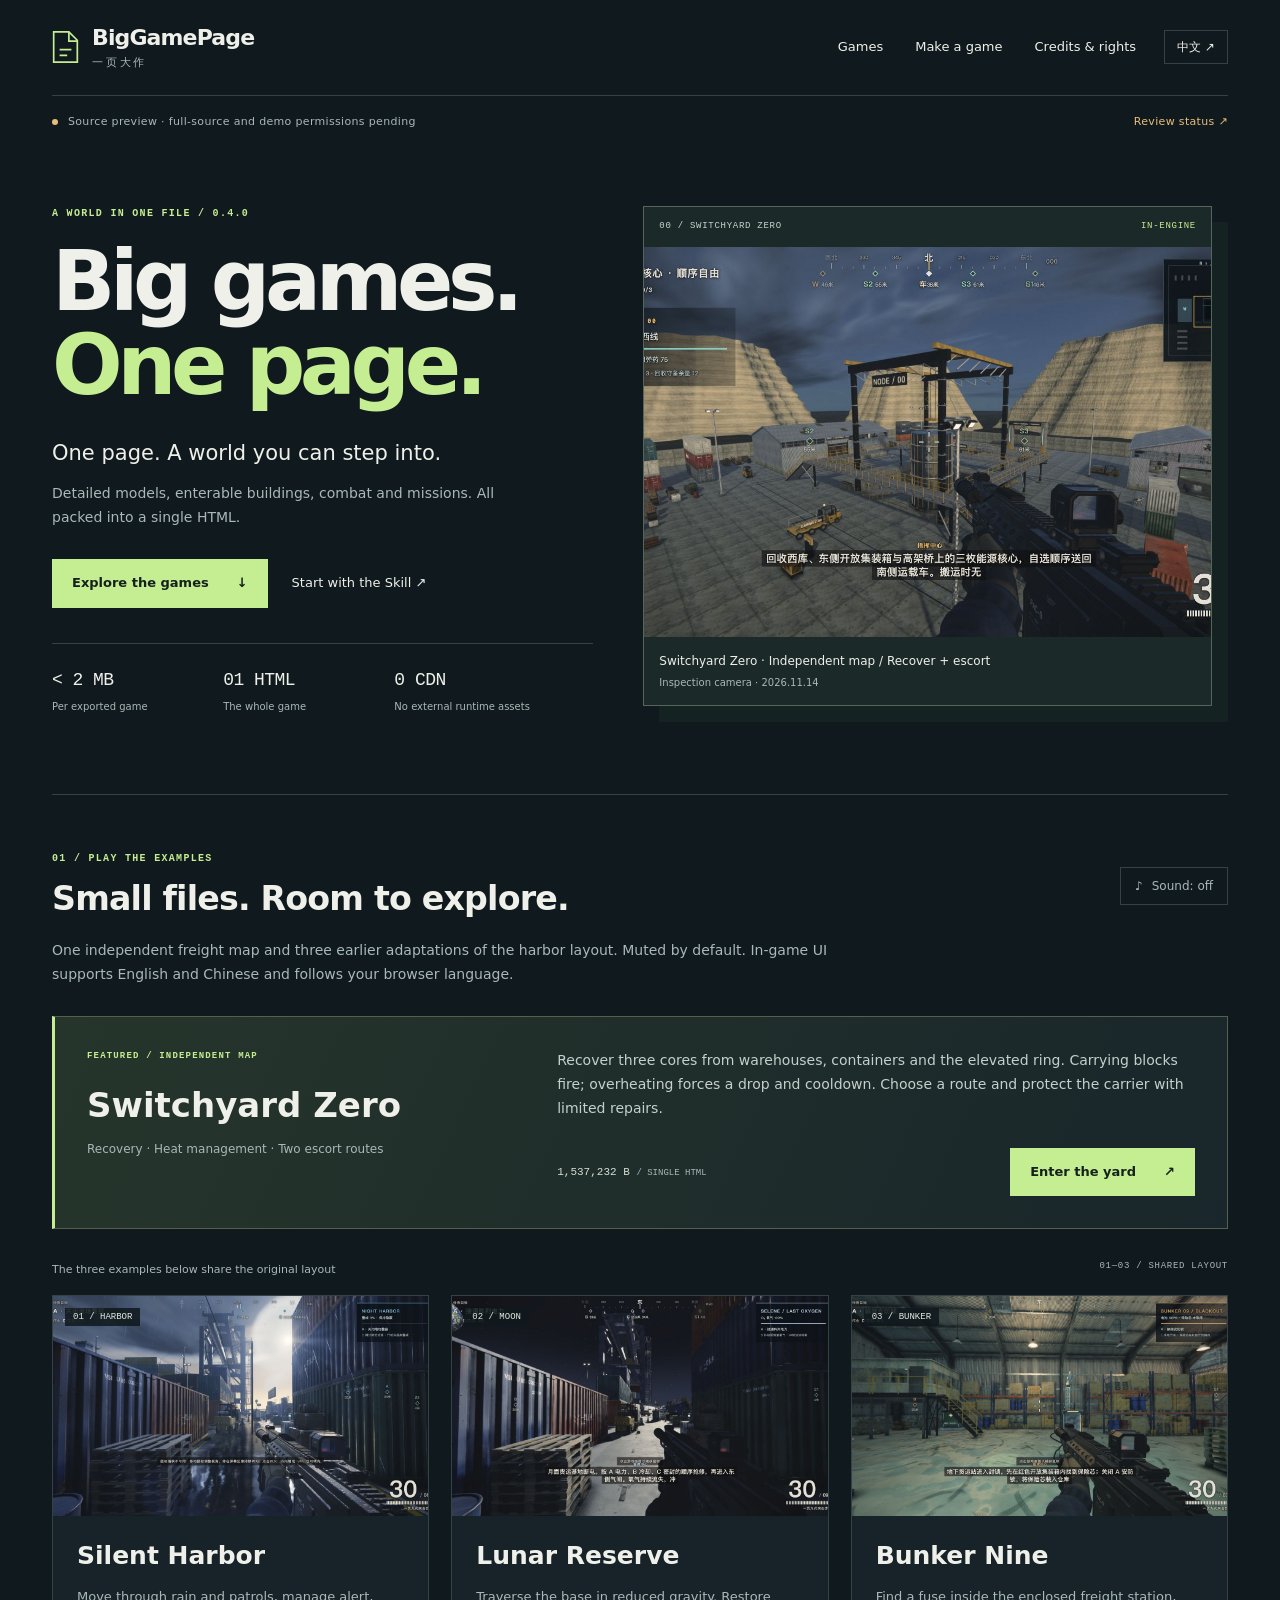
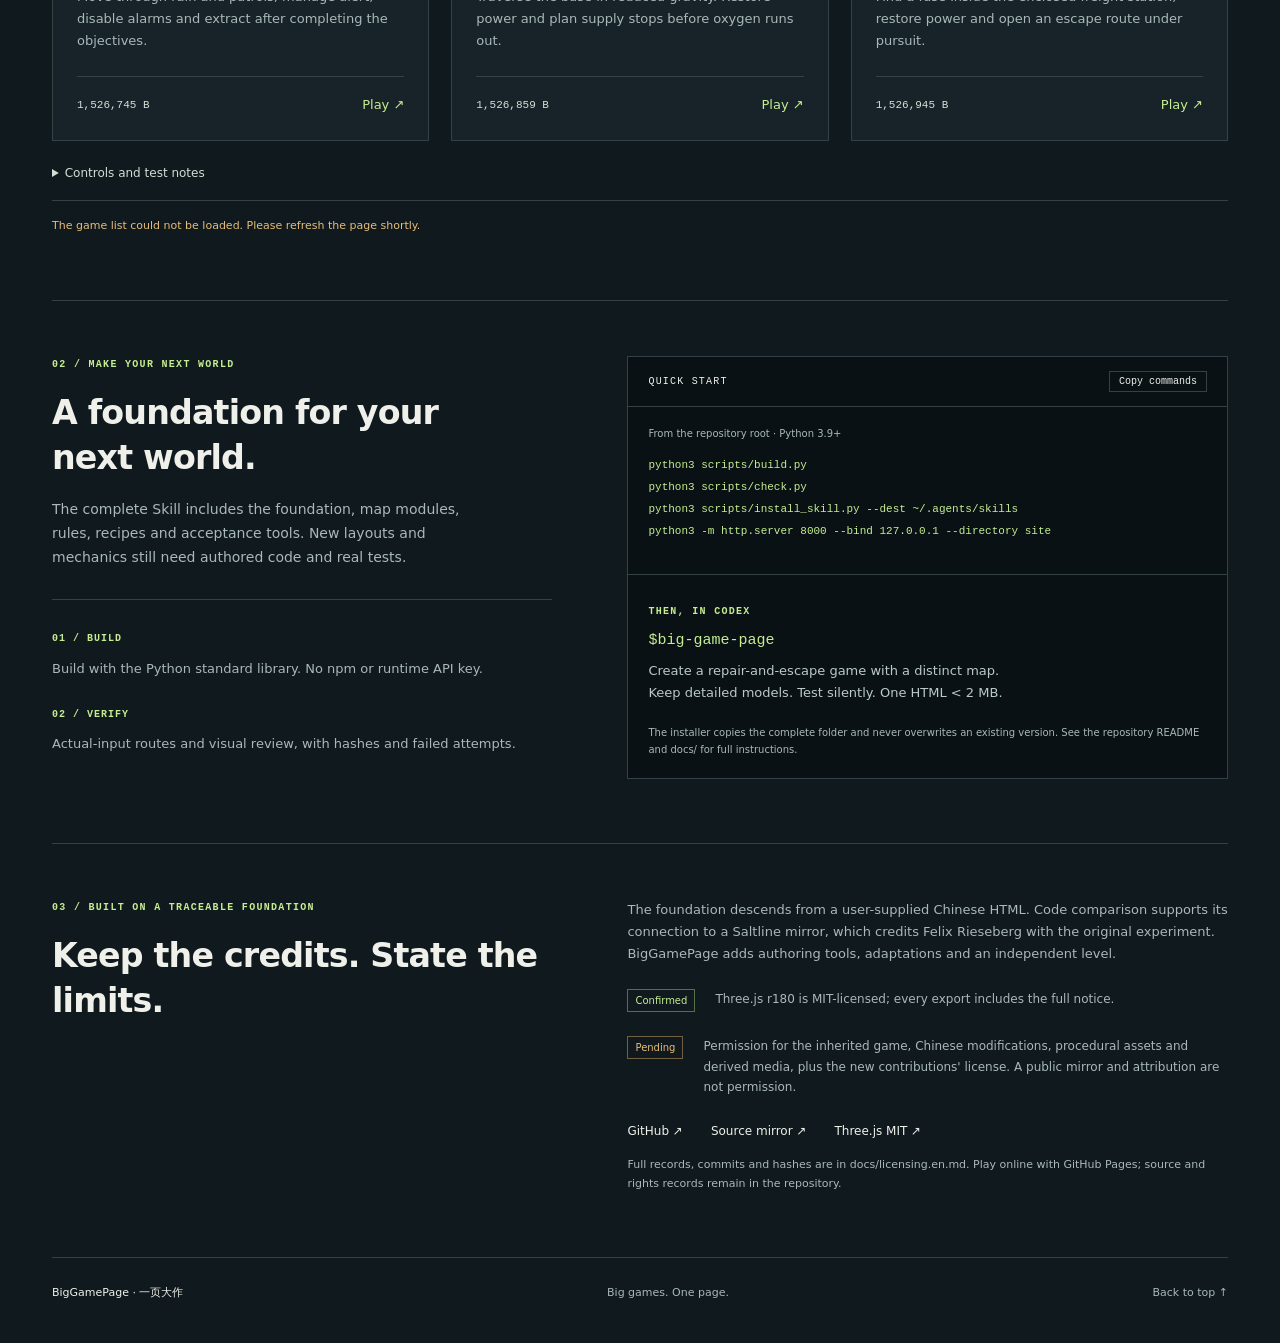
==== commit b77aceb3: "Add browser-aware Chinese and English UI to all four games" ====
--- a/site/index.html
+++ b/site/index.html
@@ -30,7 +30,7 @@
     <div class="release-line"><span class="status-dot"></span><span lang="zh-CN">源码预览 · 完整源码与演示的授权仍待确认</span><span lang="en">Source preview · full-source and demo permissions pending</span><a href="#source"><span lang="zh-CN">查看进展 ↗</span><span lang="en">Review status ↗</span></a></div>
     <section class="hero" aria-labelledby="hero-title">
       <div class="hero-copy">
-        <p class="eyebrow">A WORLD IN ONE FILE / 0.3.0</p>
+        <p class="eyebrow">A WORLD IN ONE FILE / 0.4.0</p>
         <h1 id="hero-title">Big games.<br><span>One page.</span></h1>
         <p class="intro"><span lang="zh-CN">一页，装下一个可玩的世界。</span><span lang="en">One page. A world you can step into.</span></p>
         <p class="description"><span lang="zh-CN">精细模型、可进入的建筑、战斗与任务。<br>把复杂留在制作里，把一个 HTML 交给玩家。</span><span lang="en">Detailed models, enterable buildings, combat and missions. All packed into a single HTML.</span></p>
@@ -46,16 +46,16 @@
 
     <section class="games-section" id="games" aria-labelledby="games-title">
       <div class="section-heading"><div><p class="eyebrow">01 / PLAY THE EXAMPLES</p><h2 id="games-title"><span lang="zh-CN">四个世界，从这里进入。</span><span lang="en">Small files. Room to explore.</span></h2></div><button id="sound" class="sound" aria-pressed="false" type="button"><span class="sound-icon" aria-hidden="true">♪</span><span id="sound-label">声音：关闭</span></button></div>
-      <p class="section-description"><span lang="zh-CN">一张独立货运地图，三个共享原港区布局的早期改版。默认静音；游戏内界面目前为中文。</span><span lang="en">One independent freight map and three earlier adaptations of the harbor layout. Muted by default. In-game UI is currently Chinese.</span></p>
+      <p class="section-description"><span lang="zh-CN">一张独立货运地图，三个共享原港区布局的早期改版。默认静音；游戏界面支持中英文，默认跟随浏览器语言。</span><span lang="en">One independent freight map and three earlier adaptations of the harbor layout. Muted by default. In-game UI supports English and Chinese and follows your browser language.</span></p>
       <article class="featured">
         <div class="featured-heading"><p class="eyebrow">FEATURED / INDEPENDENT MAP</p><h3><span lang="zh-CN">零号中转站</span><span lang="en">Switchyard Zero</span></h3><p class="game-type"><span lang="zh-CN">回收 · 热管理 · 双线护送</span><span lang="en">Recovery · Heat management · Two escort routes</span></p></div>
-        <div class="featured-details"><p><span lang="zh-CN">进入双库房、开放集装箱和高架环桥，自选顺序回收三枚核心。搬运时无法开火，过热后需要放下冷却；装车选线，守住载具，有限维修。</span><span lang="en">Recover three cores from warehouses, containers and the elevated ring. Carrying blocks fire; overheating forces a drop and cooldown. Choose a route and protect the carrier with limited repairs.</span></p><div class="game-footer"><span class="size">1,507,479 B <span>/ SINGLE HTML</span></span><a class="button primary play" href="games/switchyard-zero.html?noaudio=1" data-game="switchyard-zero"><span lang="zh-CN">进入中转站</span><span lang="en">Enter the yard</span><span aria-hidden="true">↗</span></a></div></div>
+        <div class="featured-details"><p><span lang="zh-CN">进入双库房、开放集装箱和高架环桥，自选顺序回收三枚核心。搬运时无法开火，过热后需要放下冷却；装车选线，守住载具，有限维修。</span><span lang="en">Recover three cores from warehouses, containers and the elevated ring. Carrying blocks fire; overheating forces a drop and cooldown. Choose a route and protect the carrier with limited repairs.</span></p><div class="game-footer"><span class="size">1,537,232 B <span>/ SINGLE HTML</span></span><a class="button primary play" href="games/switchyard-zero.html?noaudio=1" data-game="switchyard-zero"><span lang="zh-CN">进入中转站</span><span lang="en">Enter the yard</span><span aria-hidden="true">↗</span></a></div></div>
       </article>
       <div class="legacy-label"><span lang="zh-CN">下面三个样例共享原关卡布局</span><span lang="en">The three examples below share the original layout</span><span>01—03 / SHARED LAYOUT</span></div>
       <div class="cards">
-        <article class="game-card"><div class="card-image"><img src="assets/screens/harbor-world.png" width="2560" height="1440" loading="lazy" alt="夜港无声的潮湿货运港场景检查画面" data-alt-en="Inspection capture of Silent Harbor's wet cargo port"><span>01 / HARBOR</span></div><div class="card-copy"><h3><span lang="zh-CN">夜港无声</span><span lang="en">Silent Harbor</span></h3><p><span lang="zh-CN">雨幕与巡逻之间潜入，管理警戒，关闭警报，完成作业后撤离。</span><span lang="en">Move through rain and patrols, manage alert, disable alarms and extract after completing the objectives.</span></p><div class="card-bottom"><span class="size">1,497,324 B</span><a class="play text-link" href="games/night-harbor.html?noaudio=1" data-game="night-harbor"><span lang="zh-CN">进入夜港 ↗</span><span lang="en">Play ↗</span></a></div></div></article>
-        <article class="game-card"><div class="card-image"><img src="assets/screens/moon-world.png" width="2560" height="1440" loading="lazy" alt="月面余氧的货运基地场景检查画面" data-alt-en="Inspection capture of Lunar Reserve's cargo base"><span>02 / MOON</span></div><div class="card-copy"><h3><span lang="zh-CN">月面余氧</span><span lang="en">Lunar Reserve</span></h3><p><span lang="zh-CN">低重力下穿越设施，在氧气耗尽前恢复供电，安排补给与抢修顺序。</span><span lang="en">Traverse the base in reduced gravity. Restore power and plan supply stops before oxygen runs out.</span></p><div class="card-bottom"><span class="size">1,497,413 B</span><a class="play text-link" href="games/selene-repair.html?noaudio=1" data-game="selene-repair"><span lang="zh-CN">执行作业 ↗</span><span lang="en">Play ↗</span></a></div></div></article>
-        <article class="game-card"><div class="card-image"><img src="assets/screens/bunker-world.png" width="2560" height="1440" loading="lazy" alt="地底九号仓库的场景检查画面" data-alt-en="Inspection capture of a warehouse in Bunker Nine"><span>03 / BUNKER</span></div><div class="card-copy"><h3><span lang="zh-CN">地底九号</span><span lang="en">Bunker Nine</span></h3><p><span lang="zh-CN">进入封闭货运站，寻找保险芯，恢复电力，在追击中打开逃生路线。</span><span lang="en">Find a fuse inside the enclosed freight station, restore power and open an escape route under pursuit.</span></p><div class="card-bottom"><span class="size">1,497,422 B</span><a class="play text-link" href="games/bunker-09.html?noaudio=1" data-game="bunker-09"><span lang="zh-CN">进入地下 ↗</span><span lang="en">Play ↗</span></a></div></div></article>
+        <article class="game-card"><div class="card-image"><img src="assets/screens/harbor-world.png" width="2560" height="1440" loading="lazy" alt="夜港无声的潮湿货运港场景检查画面" data-alt-en="Inspection capture of Silent Harbor's wet cargo port"><span>01 / HARBOR</span></div><div class="card-copy"><h3><span lang="zh-CN">夜港无声</span><span lang="en">Silent Harbor</span></h3><p><span lang="zh-CN">雨幕与巡逻之间潜入，管理警戒，关闭警报，完成作业后撤离。</span><span lang="en">Move through rain and patrols, manage alert, disable alarms and extract after completing the objectives.</span></p><div class="card-bottom"><span class="size">1,526,745 B</span><a class="play text-link" href="games/night-harbor.html?noaudio=1" data-game="night-harbor"><span lang="zh-CN">进入夜港 ↗</span><span lang="en">Play ↗</span></a></div></div></article>
+        <article class="game-card"><div class="card-image"><img src="assets/screens/moon-world.png" width="2560" height="1440" loading="lazy" alt="月面余氧的货运基地场景检查画面" data-alt-en="Inspection capture of Lunar Reserve's cargo base"><span>02 / MOON</span></div><div class="card-copy"><h3><span lang="zh-CN">月面余氧</span><span lang="en">Lunar Reserve</span></h3><p><span lang="zh-CN">低重力下穿越设施，在氧气耗尽前恢复供电，安排补给与抢修顺序。</span><span lang="en">Traverse the base in reduced gravity. Restore power and plan supply stops before oxygen runs out.</span></p><div class="card-bottom"><span class="size">1,526,859 B</span><a class="play text-link" href="games/selene-repair.html?noaudio=1" data-game="selene-repair"><span lang="zh-CN">执行作业 ↗</span><span lang="en">Play ↗</span></a></div></div></article>
+        <article class="game-card"><div class="card-image"><img src="assets/screens/bunker-world.png" width="2560" height="1440" loading="lazy" alt="地底九号仓库的场景检查画面" data-alt-en="Inspection capture of a warehouse in Bunker Nine"><span>03 / BUNKER</span></div><div class="card-copy"><h3><span lang="zh-CN">地底九号</span><span lang="en">Bunker Nine</span></h3><p><span lang="zh-CN">进入封闭货运站，寻找保险芯，恢复电力，在追击中打开逃生路线。</span><span lang="en">Find a fuse inside the enclosed freight station, restore power and open an escape route under pursuit.</span></p><div class="card-bottom"><span class="size">1,526,945 B</span><a class="play text-link" href="games/bunker-09.html?noaudio=1" data-game="bunker-09"><span lang="zh-CN">进入地下 ↗</span><span lang="en">Play ↗</span></a></div></div></article>
       </div>
       <details class="controls"><summary><span lang="zh-CN">操作提示与测试说明</span><span lang="en">Controls and test notes</span></summary><p><span lang="zh-CN">WASD 移动 · 鼠标瞄准 · 左键射击 · R 换弹 · 按住 E 交互 · Shift 冲刺 · C 蹲伏 · Space 跳跃 · P 暂停。中转站：Q 放下核心，M 地图；地下版：L 手电。推荐桌面键鼠。</span><span lang="en">WASD move · Mouse aim · Left click fire · R reload · Hold E interact · Shift sprint · C crouch · Space jump · P pause. Switchyard: Q drop core, M map. Bunker: L flashlight. Desktop keyboard/mouse recommended.</span></p><p><span lang="zh-CN">展示截图使用场景检查机位，不是角色实际抵达证明。已保存 2026-11-14 静音输入路线；本轮整理校验输出哈希。未宣称已完成手机、声音混音或 file:// 冷启动验收。</span><span lang="en">Images use inspection cameras, not proof of player traversal. Silent input routes are recorded on 2026-11-14; repository preparation checks matching hashes. Mobile play, audio mixing and file:// cold starts are not fully validated.</span></p></details>
       <noscript><p class="build-note">JavaScript is disabled. Game links remain muted; language and sound switches need JavaScript. 游戏自身也需要启用 JavaScript。</p></noscript>
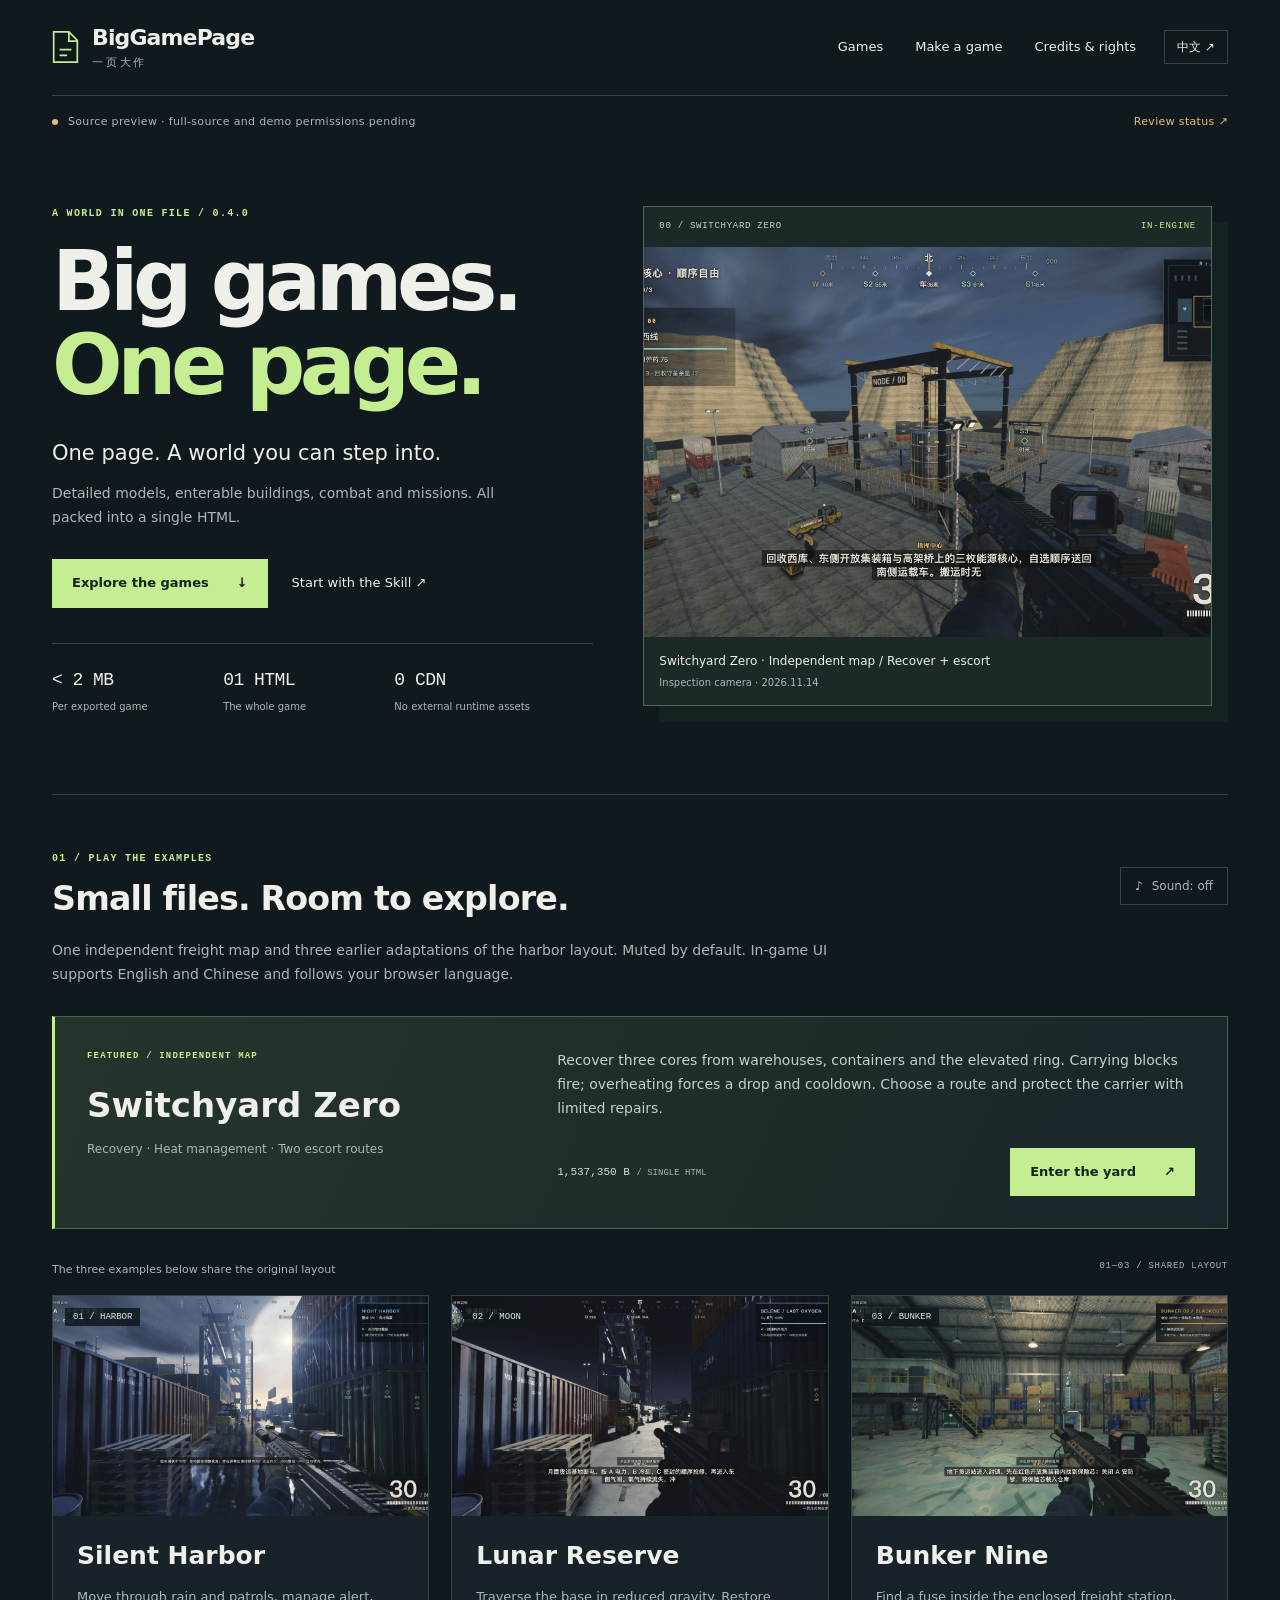
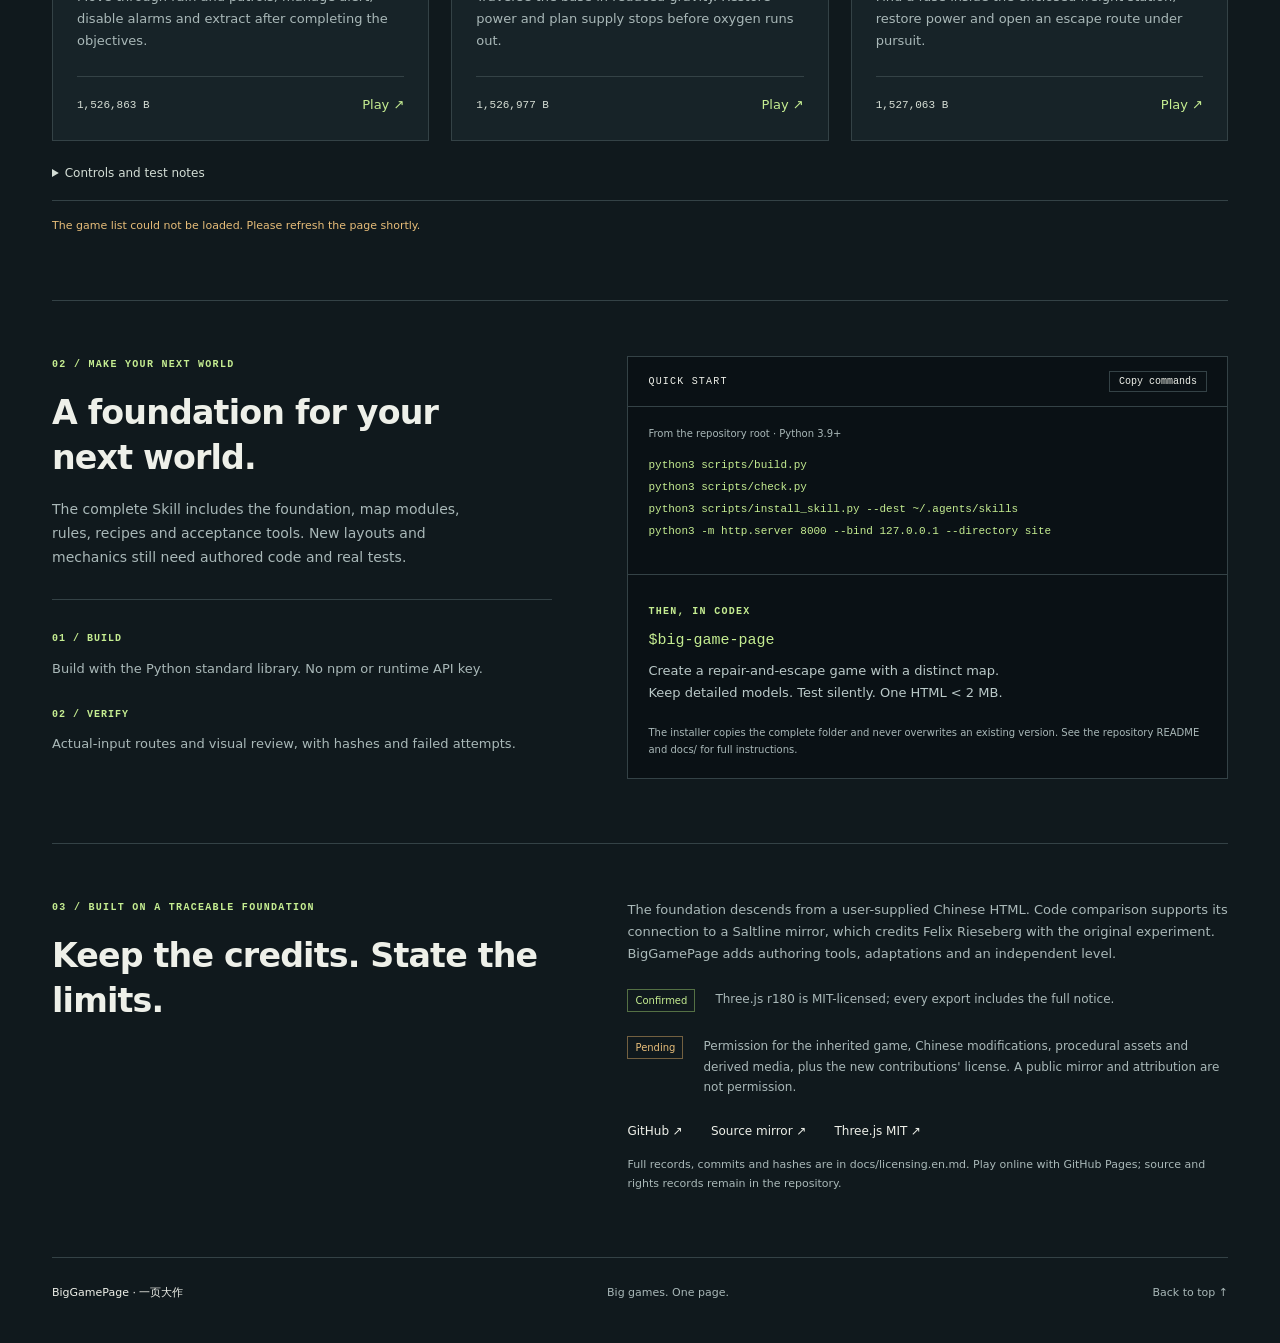
==== commit 008fcb9b: "Fix English word spacing and compass marker wrapping" ====
--- a/site/index.html
+++ b/site/index.html
@@ -49,13 +49,13 @@
       <p class="section-description"><span lang="zh-CN">一张独立货运地图，三个共享原港区布局的早期改版。默认静音；游戏界面支持中英文，默认跟随浏览器语言。</span><span lang="en">One independent freight map and three earlier adaptations of the harbor layout. Muted by default. In-game UI supports English and Chinese and follows your browser language.</span></p>
       <article class="featured">
         <div class="featured-heading"><p class="eyebrow">FEATURED / INDEPENDENT MAP</p><h3><span lang="zh-CN">零号中转站</span><span lang="en">Switchyard Zero</span></h3><p class="game-type"><span lang="zh-CN">回收 · 热管理 · 双线护送</span><span lang="en">Recovery · Heat management · Two escort routes</span></p></div>
-        <div class="featured-details"><p><span lang="zh-CN">进入双库房、开放集装箱和高架环桥，自选顺序回收三枚核心。搬运时无法开火，过热后需要放下冷却；装车选线，守住载具，有限维修。</span><span lang="en">Recover three cores from warehouses, containers and the elevated ring. Carrying blocks fire; overheating forces a drop and cooldown. Choose a route and protect the carrier with limited repairs.</span></p><div class="game-footer"><span class="size">1,537,232 B <span>/ SINGLE HTML</span></span><a class="button primary play" href="games/switchyard-zero.html?noaudio=1" data-game="switchyard-zero"><span lang="zh-CN">进入中转站</span><span lang="en">Enter the yard</span><span aria-hidden="true">↗</span></a></div></div>
+        <div class="featured-details"><p><span lang="zh-CN">进入双库房、开放集装箱和高架环桥，自选顺序回收三枚核心。搬运时无法开火，过热后需要放下冷却；装车选线，守住载具，有限维修。</span><span lang="en">Recover three cores from warehouses, containers and the elevated ring. Carrying blocks fire; overheating forces a drop and cooldown. Choose a route and protect the carrier with limited repairs.</span></p><div class="game-footer"><span class="size">1,537,350 B <span>/ SINGLE HTML</span></span><a class="button primary play" href="games/switchyard-zero.html?noaudio=1" data-game="switchyard-zero"><span lang="zh-CN">进入中转站</span><span lang="en">Enter the yard</span><span aria-hidden="true">↗</span></a></div></div>
       </article>
       <div class="legacy-label"><span lang="zh-CN">下面三个样例共享原关卡布局</span><span lang="en">The three examples below share the original layout</span><span>01—03 / SHARED LAYOUT</span></div>
       <div class="cards">
-        <article class="game-card"><div class="card-image"><img src="assets/screens/harbor-world.png" width="2560" height="1440" loading="lazy" alt="夜港无声的潮湿货运港场景检查画面" data-alt-en="Inspection capture of Silent Harbor's wet cargo port"><span>01 / HARBOR</span></div><div class="card-copy"><h3><span lang="zh-CN">夜港无声</span><span lang="en">Silent Harbor</span></h3><p><span lang="zh-CN">雨幕与巡逻之间潜入，管理警戒，关闭警报，完成作业后撤离。</span><span lang="en">Move through rain and patrols, manage alert, disable alarms and extract after completing the objectives.</span></p><div class="card-bottom"><span class="size">1,526,745 B</span><a class="play text-link" href="games/night-harbor.html?noaudio=1" data-game="night-harbor"><span lang="zh-CN">进入夜港 ↗</span><span lang="en">Play ↗</span></a></div></div></article>
-        <article class="game-card"><div class="card-image"><img src="assets/screens/moon-world.png" width="2560" height="1440" loading="lazy" alt="月面余氧的货运基地场景检查画面" data-alt-en="Inspection capture of Lunar Reserve's cargo base"><span>02 / MOON</span></div><div class="card-copy"><h3><span lang="zh-CN">月面余氧</span><span lang="en">Lunar Reserve</span></h3><p><span lang="zh-CN">低重力下穿越设施，在氧气耗尽前恢复供电，安排补给与抢修顺序。</span><span lang="en">Traverse the base in reduced gravity. Restore power and plan supply stops before oxygen runs out.</span></p><div class="card-bottom"><span class="size">1,526,859 B</span><a class="play text-link" href="games/selene-repair.html?noaudio=1" data-game="selene-repair"><span lang="zh-CN">执行作业 ↗</span><span lang="en">Play ↗</span></a></div></div></article>
-        <article class="game-card"><div class="card-image"><img src="assets/screens/bunker-world.png" width="2560" height="1440" loading="lazy" alt="地底九号仓库的场景检查画面" data-alt-en="Inspection capture of a warehouse in Bunker Nine"><span>03 / BUNKER</span></div><div class="card-copy"><h3><span lang="zh-CN">地底九号</span><span lang="en">Bunker Nine</span></h3><p><span lang="zh-CN">进入封闭货运站，寻找保险芯，恢复电力，在追击中打开逃生路线。</span><span lang="en">Find a fuse inside the enclosed freight station, restore power and open an escape route under pursuit.</span></p><div class="card-bottom"><span class="size">1,526,945 B</span><a class="play text-link" href="games/bunker-09.html?noaudio=1" data-game="bunker-09"><span lang="zh-CN">进入地下 ↗</span><span lang="en">Play ↗</span></a></div></div></article>
+        <article class="game-card"><div class="card-image"><img src="assets/screens/harbor-world.png" width="2560" height="1440" loading="lazy" alt="夜港无声的潮湿货运港场景检查画面" data-alt-en="Inspection capture of Silent Harbor's wet cargo port"><span>01 / HARBOR</span></div><div class="card-copy"><h3><span lang="zh-CN">夜港无声</span><span lang="en">Silent Harbor</span></h3><p><span lang="zh-CN">雨幕与巡逻之间潜入，管理警戒，关闭警报，完成作业后撤离。</span><span lang="en">Move through rain and patrols, manage alert, disable alarms and extract after completing the objectives.</span></p><div class="card-bottom"><span class="size">1,526,863 B</span><a class="play text-link" href="games/night-harbor.html?noaudio=1" data-game="night-harbor"><span lang="zh-CN">进入夜港 ↗</span><span lang="en">Play ↗</span></a></div></div></article>
+        <article class="game-card"><div class="card-image"><img src="assets/screens/moon-world.png" width="2560" height="1440" loading="lazy" alt="月面余氧的货运基地场景检查画面" data-alt-en="Inspection capture of Lunar Reserve's cargo base"><span>02 / MOON</span></div><div class="card-copy"><h3><span lang="zh-CN">月面余氧</span><span lang="en">Lunar Reserve</span></h3><p><span lang="zh-CN">低重力下穿越设施，在氧气耗尽前恢复供电，安排补给与抢修顺序。</span><span lang="en">Traverse the base in reduced gravity. Restore power and plan supply stops before oxygen runs out.</span></p><div class="card-bottom"><span class="size">1,526,977 B</span><a class="play text-link" href="games/selene-repair.html?noaudio=1" data-game="selene-repair"><span lang="zh-CN">执行作业 ↗</span><span lang="en">Play ↗</span></a></div></div></article>
+        <article class="game-card"><div class="card-image"><img src="assets/screens/bunker-world.png" width="2560" height="1440" loading="lazy" alt="地底九号仓库的场景检查画面" data-alt-en="Inspection capture of a warehouse in Bunker Nine"><span>03 / BUNKER</span></div><div class="card-copy"><h3><span lang="zh-CN">地底九号</span><span lang="en">Bunker Nine</span></h3><p><span lang="zh-CN">进入封闭货运站，寻找保险芯，恢复电力，在追击中打开逃生路线。</span><span lang="en">Find a fuse inside the enclosed freight station, restore power and open an escape route under pursuit.</span></p><div class="card-bottom"><span class="size">1,527,063 B</span><a class="play text-link" href="games/bunker-09.html?noaudio=1" data-game="bunker-09"><span lang="zh-CN">进入地下 ↗</span><span lang="en">Play ↗</span></a></div></div></article>
       </div>
       <details class="controls"><summary><span lang="zh-CN">操作提示与测试说明</span><span lang="en">Controls and test notes</span></summary><p><span lang="zh-CN">WASD 移动 · 鼠标瞄准 · 左键射击 · R 换弹 · 按住 E 交互 · Shift 冲刺 · C 蹲伏 · Space 跳跃 · P 暂停。中转站：Q 放下核心，M 地图；地下版：L 手电。推荐桌面键鼠。</span><span lang="en">WASD move · Mouse aim · Left click fire · R reload · Hold E interact · Shift sprint · C crouch · Space jump · P pause. Switchyard: Q drop core, M map. Bunker: L flashlight. Desktop keyboard/mouse recommended.</span></p><p><span lang="zh-CN">展示截图使用场景检查机位，不是角色实际抵达证明。已保存 2026-11-14 静音输入路线；本轮整理校验输出哈希。未宣称已完成手机、声音混音或 file:// 冷启动验收。</span><span lang="en">Images use inspection cameras, not proof of player traversal. Silent input routes are recorded on 2026-11-14; repository preparation checks matching hashes. Mobile play, audio mixing and file:// cold starts are not fully validated.</span></p></details>
       <noscript><p class="build-note">JavaScript is disabled. Game links remain muted; language and sound switches need JavaScript. 游戏自身也需要启用 JavaScript。</p></noscript>
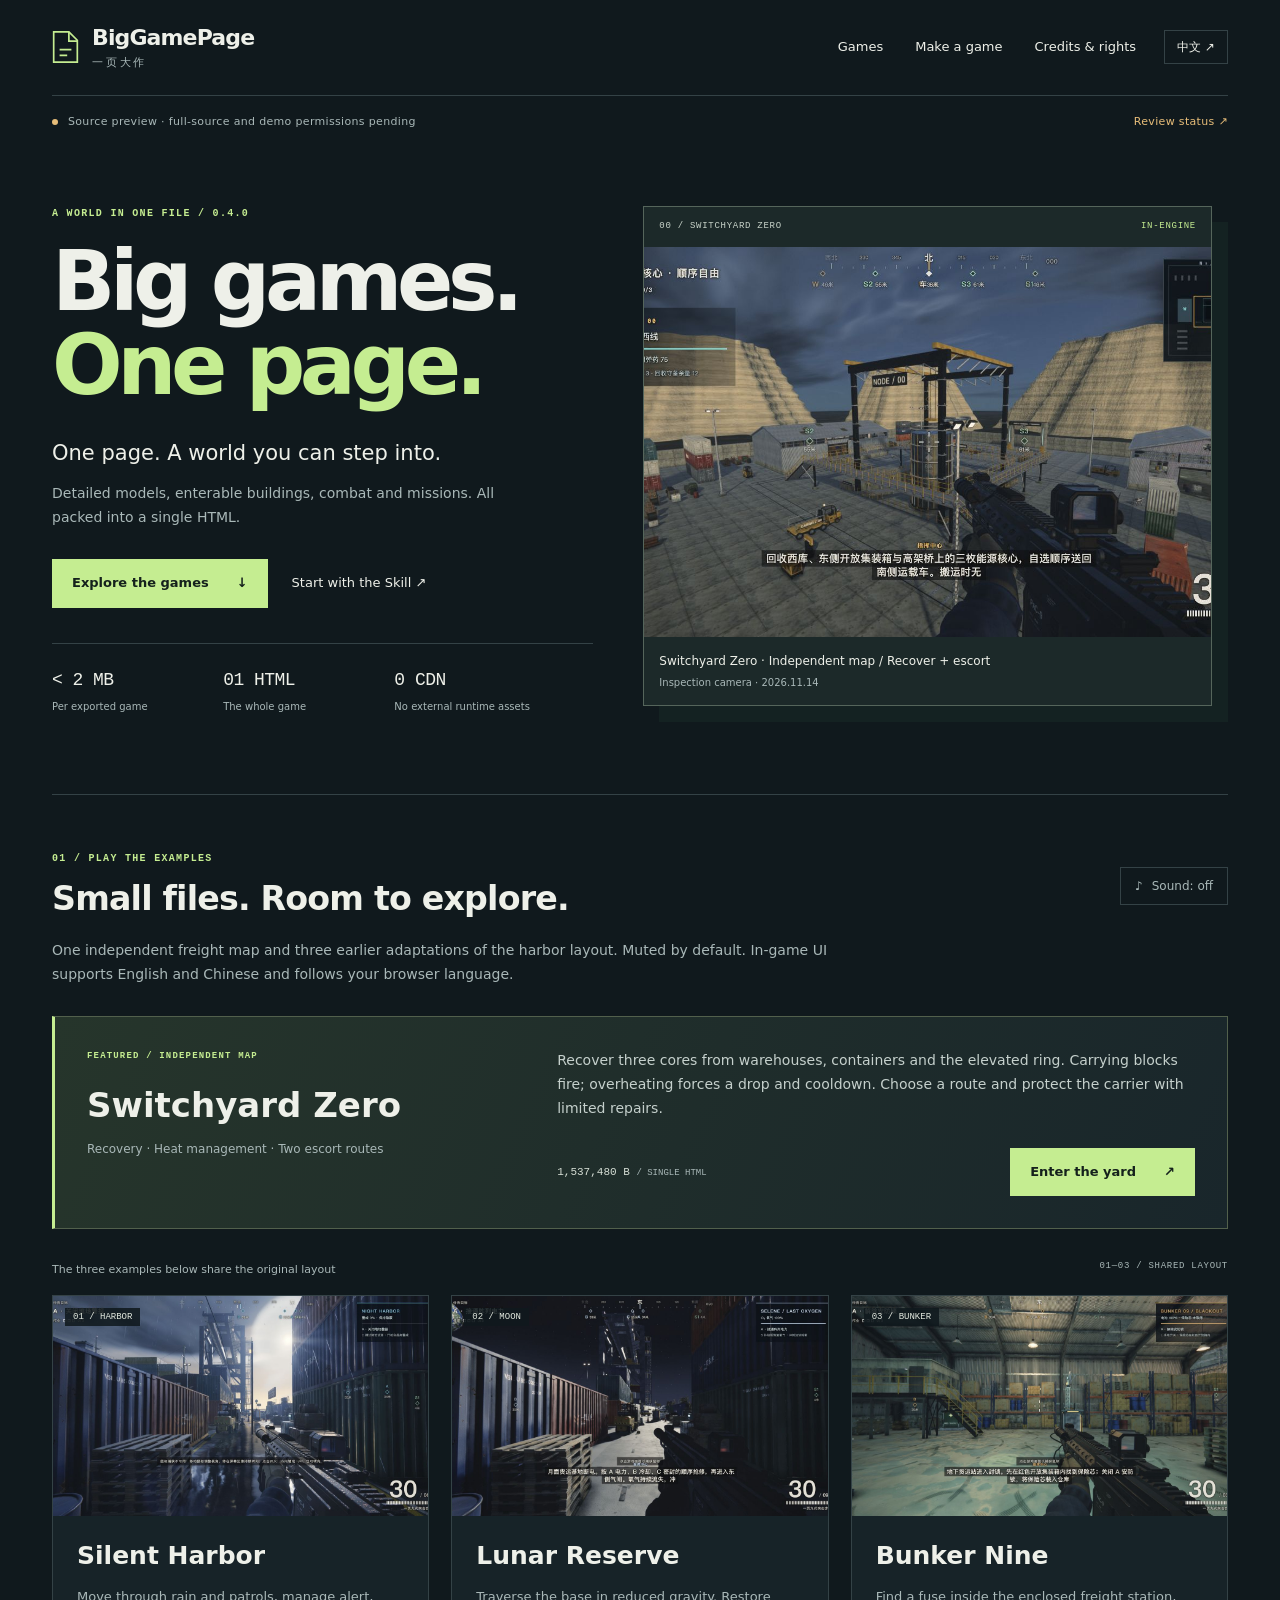
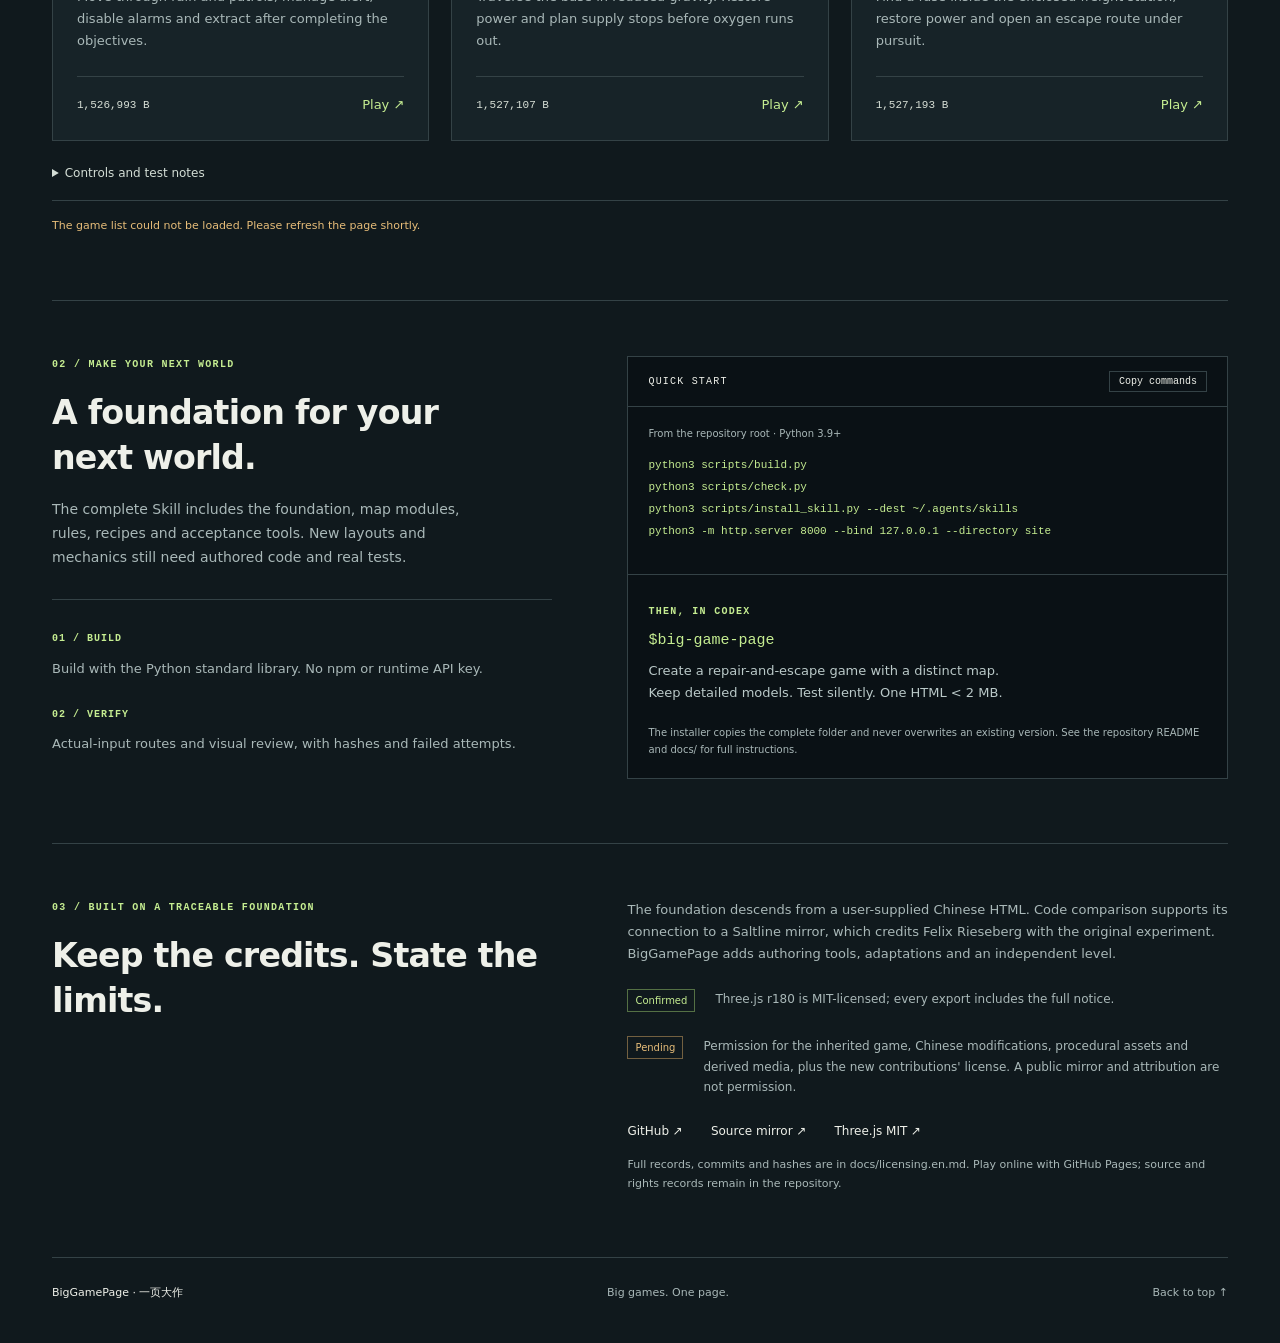
==== commit c7dbddb6: "Keep faded location cards from intercepting menu clicks" ====
--- a/site/index.html
+++ b/site/index.html
@@ -49,13 +49,13 @@
       <p class="section-description"><span lang="zh-CN">一张独立货运地图，三个共享原港区布局的早期改版。默认静音；游戏界面支持中英文，默认跟随浏览器语言。</span><span lang="en">One independent freight map and three earlier adaptations of the harbor layout. Muted by default. In-game UI supports English and Chinese and follows your browser language.</span></p>
       <article class="featured">
         <div class="featured-heading"><p class="eyebrow">FEATURED / INDEPENDENT MAP</p><h3><span lang="zh-CN">零号中转站</span><span lang="en">Switchyard Zero</span></h3><p class="game-type"><span lang="zh-CN">回收 · 热管理 · 双线护送</span><span lang="en">Recovery · Heat management · Two escort routes</span></p></div>
-        <div class="featured-details"><p><span lang="zh-CN">进入双库房、开放集装箱和高架环桥，自选顺序回收三枚核心。搬运时无法开火，过热后需要放下冷却；装车选线，守住载具，有限维修。</span><span lang="en">Recover three cores from warehouses, containers and the elevated ring. Carrying blocks fire; overheating forces a drop and cooldown. Choose a route and protect the carrier with limited repairs.</span></p><div class="game-footer"><span class="size">1,537,350 B <span>/ SINGLE HTML</span></span><a class="button primary play" href="games/switchyard-zero.html?noaudio=1" data-game="switchyard-zero"><span lang="zh-CN">进入中转站</span><span lang="en">Enter the yard</span><span aria-hidden="true">↗</span></a></div></div>
+        <div class="featured-details"><p><span lang="zh-CN">进入双库房、开放集装箱和高架环桥，自选顺序回收三枚核心。搬运时无法开火，过热后需要放下冷却；装车选线，守住载具，有限维修。</span><span lang="en">Recover three cores from warehouses, containers and the elevated ring. Carrying blocks fire; overheating forces a drop and cooldown. Choose a route and protect the carrier with limited repairs.</span></p><div class="game-footer"><span class="size">1,537,480 B <span>/ SINGLE HTML</span></span><a class="button primary play" href="games/switchyard-zero.html?noaudio=1" data-game="switchyard-zero"><span lang="zh-CN">进入中转站</span><span lang="en">Enter the yard</span><span aria-hidden="true">↗</span></a></div></div>
       </article>
       <div class="legacy-label"><span lang="zh-CN">下面三个样例共享原关卡布局</span><span lang="en">The three examples below share the original layout</span><span>01—03 / SHARED LAYOUT</span></div>
       <div class="cards">
-        <article class="game-card"><div class="card-image"><img src="assets/screens/harbor-world.png" width="2560" height="1440" loading="lazy" alt="夜港无声的潮湿货运港场景检查画面" data-alt-en="Inspection capture of Silent Harbor's wet cargo port"><span>01 / HARBOR</span></div><div class="card-copy"><h3><span lang="zh-CN">夜港无声</span><span lang="en">Silent Harbor</span></h3><p><span lang="zh-CN">雨幕与巡逻之间潜入，管理警戒，关闭警报，完成作业后撤离。</span><span lang="en">Move through rain and patrols, manage alert, disable alarms and extract after completing the objectives.</span></p><div class="card-bottom"><span class="size">1,526,863 B</span><a class="play text-link" href="games/night-harbor.html?noaudio=1" data-game="night-harbor"><span lang="zh-CN">进入夜港 ↗</span><span lang="en">Play ↗</span></a></div></div></article>
-        <article class="game-card"><div class="card-image"><img src="assets/screens/moon-world.png" width="2560" height="1440" loading="lazy" alt="月面余氧的货运基地场景检查画面" data-alt-en="Inspection capture of Lunar Reserve's cargo base"><span>02 / MOON</span></div><div class="card-copy"><h3><span lang="zh-CN">月面余氧</span><span lang="en">Lunar Reserve</span></h3><p><span lang="zh-CN">低重力下穿越设施，在氧气耗尽前恢复供电，安排补给与抢修顺序。</span><span lang="en">Traverse the base in reduced gravity. Restore power and plan supply stops before oxygen runs out.</span></p><div class="card-bottom"><span class="size">1,526,977 B</span><a class="play text-link" href="games/selene-repair.html?noaudio=1" data-game="selene-repair"><span lang="zh-CN">执行作业 ↗</span><span lang="en">Play ↗</span></a></div></div></article>
-        <article class="game-card"><div class="card-image"><img src="assets/screens/bunker-world.png" width="2560" height="1440" loading="lazy" alt="地底九号仓库的场景检查画面" data-alt-en="Inspection capture of a warehouse in Bunker Nine"><span>03 / BUNKER</span></div><div class="card-copy"><h3><span lang="zh-CN">地底九号</span><span lang="en">Bunker Nine</span></h3><p><span lang="zh-CN">进入封闭货运站，寻找保险芯，恢复电力，在追击中打开逃生路线。</span><span lang="en">Find a fuse inside the enclosed freight station, restore power and open an escape route under pursuit.</span></p><div class="card-bottom"><span class="size">1,527,063 B</span><a class="play text-link" href="games/bunker-09.html?noaudio=1" data-game="bunker-09"><span lang="zh-CN">进入地下 ↗</span><span lang="en">Play ↗</span></a></div></div></article>
+        <article class="game-card"><div class="card-image"><img src="assets/screens/harbor-world.png" width="2560" height="1440" loading="lazy" alt="夜港无声的潮湿货运港场景检查画面" data-alt-en="Inspection capture of Silent Harbor's wet cargo port"><span>01 / HARBOR</span></div><div class="card-copy"><h3><span lang="zh-CN">夜港无声</span><span lang="en">Silent Harbor</span></h3><p><span lang="zh-CN">雨幕与巡逻之间潜入，管理警戒，关闭警报，完成作业后撤离。</span><span lang="en">Move through rain and patrols, manage alert, disable alarms and extract after completing the objectives.</span></p><div class="card-bottom"><span class="size">1,526,993 B</span><a class="play text-link" href="games/night-harbor.html?noaudio=1" data-game="night-harbor"><span lang="zh-CN">进入夜港 ↗</span><span lang="en">Play ↗</span></a></div></div></article>
+        <article class="game-card"><div class="card-image"><img src="assets/screens/moon-world.png" width="2560" height="1440" loading="lazy" alt="月面余氧的货运基地场景检查画面" data-alt-en="Inspection capture of Lunar Reserve's cargo base"><span>02 / MOON</span></div><div class="card-copy"><h3><span lang="zh-CN">月面余氧</span><span lang="en">Lunar Reserve</span></h3><p><span lang="zh-CN">低重力下穿越设施，在氧气耗尽前恢复供电，安排补给与抢修顺序。</span><span lang="en">Traverse the base in reduced gravity. Restore power and plan supply stops before oxygen runs out.</span></p><div class="card-bottom"><span class="size">1,527,107 B</span><a class="play text-link" href="games/selene-repair.html?noaudio=1" data-game="selene-repair"><span lang="zh-CN">执行作业 ↗</span><span lang="en">Play ↗</span></a></div></div></article>
+        <article class="game-card"><div class="card-image"><img src="assets/screens/bunker-world.png" width="2560" height="1440" loading="lazy" alt="地底九号仓库的场景检查画面" data-alt-en="Inspection capture of a warehouse in Bunker Nine"><span>03 / BUNKER</span></div><div class="card-copy"><h3><span lang="zh-CN">地底九号</span><span lang="en">Bunker Nine</span></h3><p><span lang="zh-CN">进入封闭货运站，寻找保险芯，恢复电力，在追击中打开逃生路线。</span><span lang="en">Find a fuse inside the enclosed freight station, restore power and open an escape route under pursuit.</span></p><div class="card-bottom"><span class="size">1,527,193 B</span><a class="play text-link" href="games/bunker-09.html?noaudio=1" data-game="bunker-09"><span lang="zh-CN">进入地下 ↗</span><span lang="en">Play ↗</span></a></div></div></article>
       </div>
       <details class="controls"><summary><span lang="zh-CN">操作提示与测试说明</span><span lang="en">Controls and test notes</span></summary><p><span lang="zh-CN">WASD 移动 · 鼠标瞄准 · 左键射击 · R 换弹 · 按住 E 交互 · Shift 冲刺 · C 蹲伏 · Space 跳跃 · P 暂停。中转站：Q 放下核心，M 地图；地下版：L 手电。推荐桌面键鼠。</span><span lang="en">WASD move · Mouse aim · Left click fire · R reload · Hold E interact · Shift sprint · C crouch · Space jump · P pause. Switchyard: Q drop core, M map. Bunker: L flashlight. Desktop keyboard/mouse recommended.</span></p><p><span lang="zh-CN">展示截图使用场景检查机位，不是角色实际抵达证明。已保存 2026-11-14 静音输入路线；本轮整理校验输出哈希。未宣称已完成手机、声音混音或 file:// 冷启动验收。</span><span lang="en">Images use inspection cameras, not proof of player traversal. Silent input routes are recorded on 2026-11-14; repository preparation checks matching hashes. Mobile play, audio mixing and file:// cold starts are not fully validated.</span></p></details>
       <noscript><p class="build-note">JavaScript is disabled. Game links remain muted; language and sound switches need JavaScript. 游戏自身也需要启用 JavaScript。</p></noscript>
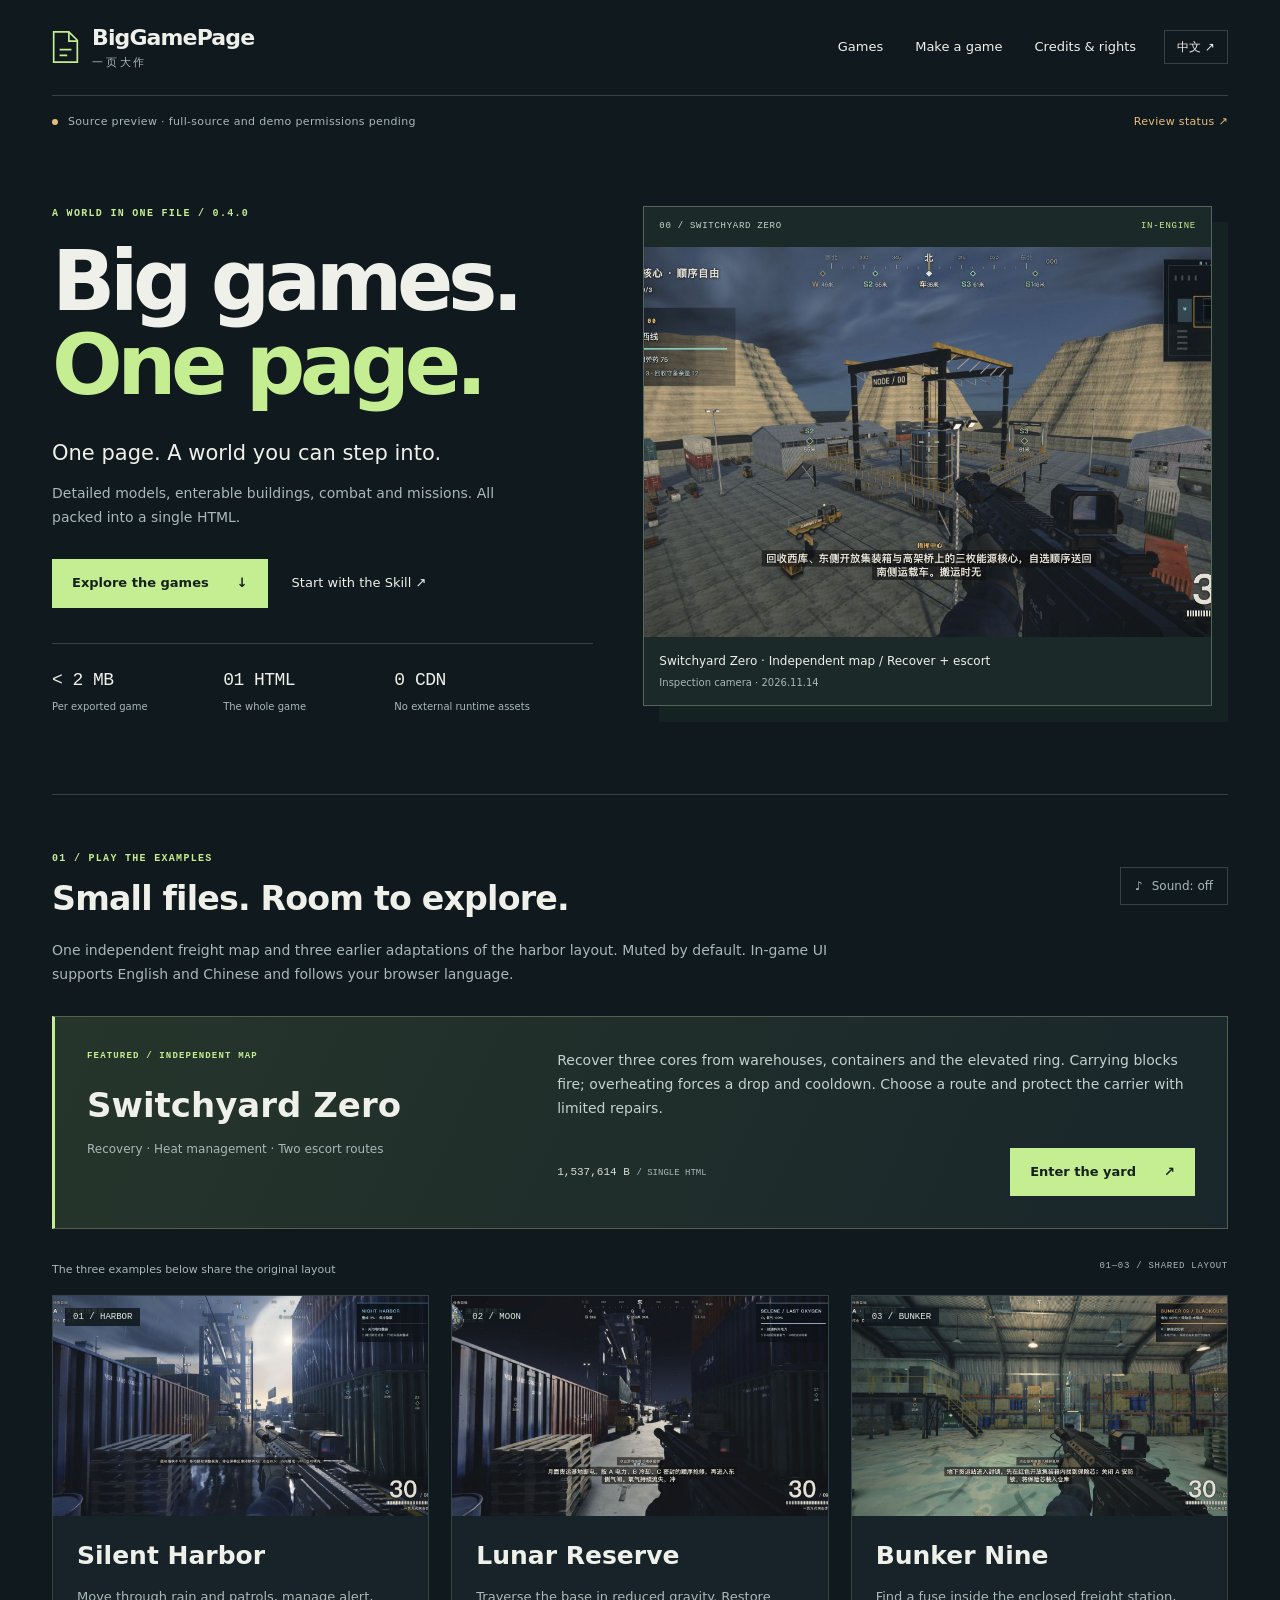
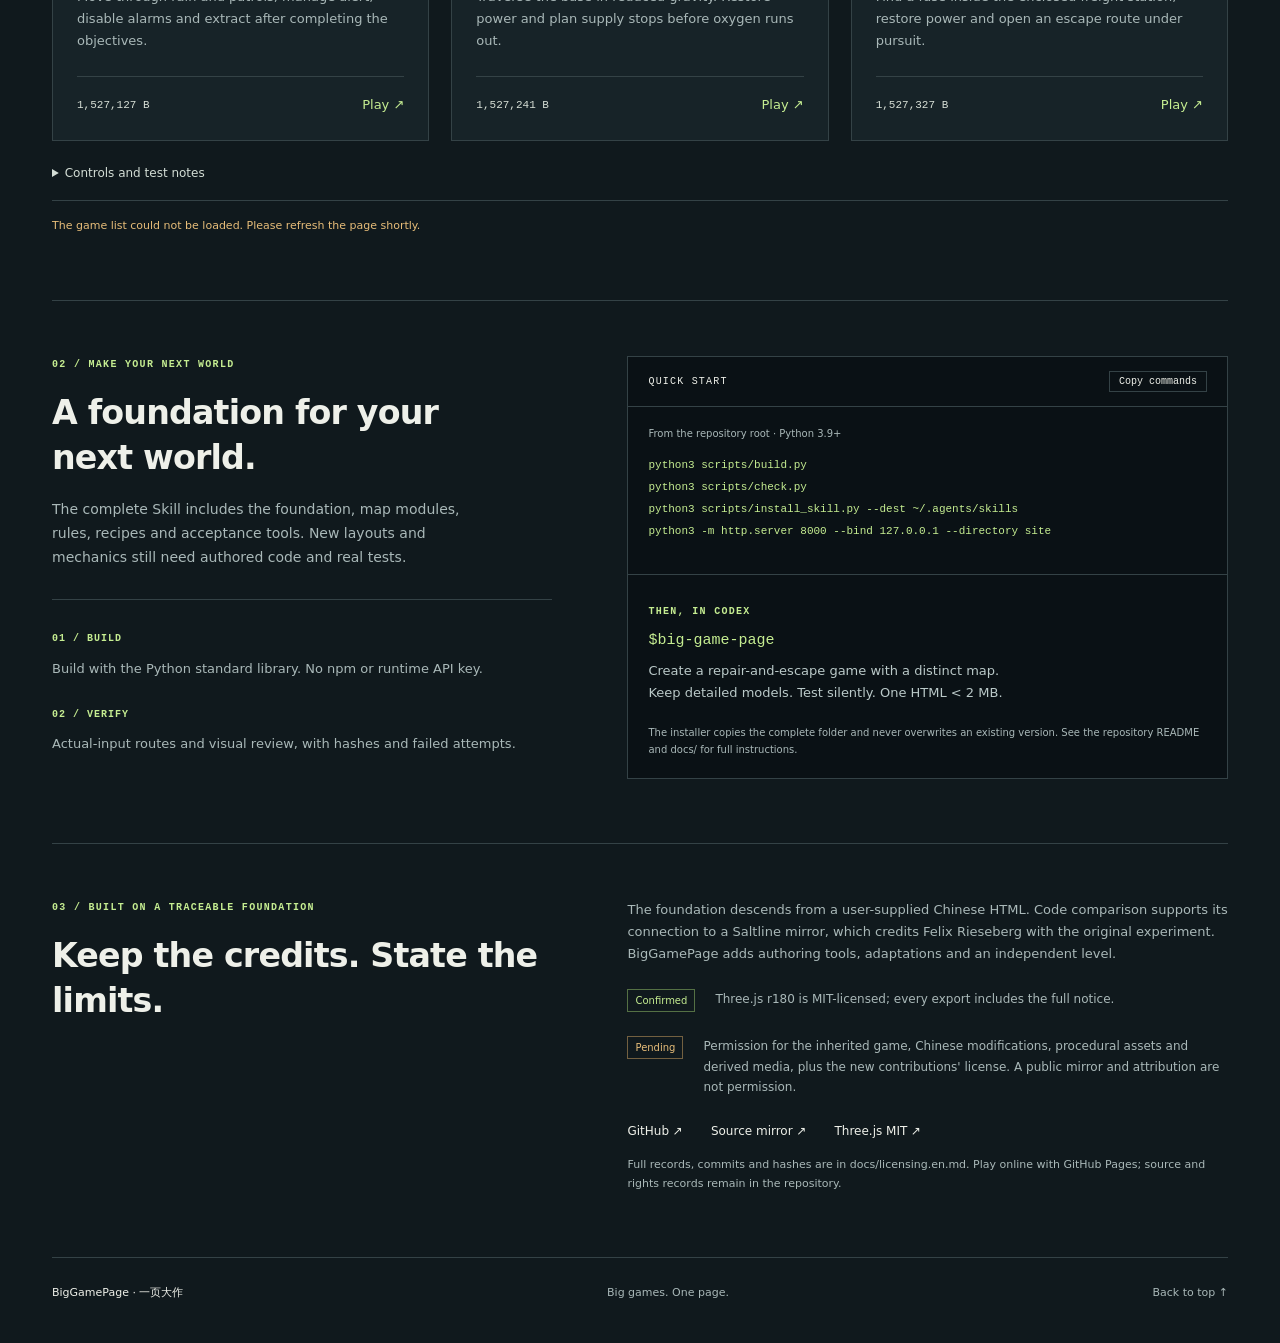
==== commit f5c7d8dd: "Separate English reinforcement locations from warning text" ====
--- a/site/index.html
+++ b/site/index.html
@@ -49,13 +49,13 @@
       <p class="section-description"><span lang="zh-CN">一张独立货运地图，三个共享原港区布局的早期改版。默认静音；游戏界面支持中英文，默认跟随浏览器语言。</span><span lang="en">One independent freight map and three earlier adaptations of the harbor layout. Muted by default. In-game UI supports English and Chinese and follows your browser language.</span></p>
       <article class="featured">
         <div class="featured-heading"><p class="eyebrow">FEATURED / INDEPENDENT MAP</p><h3><span lang="zh-CN">零号中转站</span><span lang="en">Switchyard Zero</span></h3><p class="game-type"><span lang="zh-CN">回收 · 热管理 · 双线护送</span><span lang="en">Recovery · Heat management · Two escort routes</span></p></div>
-        <div class="featured-details"><p><span lang="zh-CN">进入双库房、开放集装箱和高架环桥，自选顺序回收三枚核心。搬运时无法开火，过热后需要放下冷却；装车选线，守住载具，有限维修。</span><span lang="en">Recover three cores from warehouses, containers and the elevated ring. Carrying blocks fire; overheating forces a drop and cooldown. Choose a route and protect the carrier with limited repairs.</span></p><div class="game-footer"><span class="size">1,537,480 B <span>/ SINGLE HTML</span></span><a class="button primary play" href="games/switchyard-zero.html?noaudio=1" data-game="switchyard-zero"><span lang="zh-CN">进入中转站</span><span lang="en">Enter the yard</span><span aria-hidden="true">↗</span></a></div></div>
+        <div class="featured-details"><p><span lang="zh-CN">进入双库房、开放集装箱和高架环桥，自选顺序回收三枚核心。搬运时无法开火，过热后需要放下冷却；装车选线，守住载具，有限维修。</span><span lang="en">Recover three cores from warehouses, containers and the elevated ring. Carrying blocks fire; overheating forces a drop and cooldown. Choose a route and protect the carrier with limited repairs.</span></p><div class="game-footer"><span class="size">1,537,614 B <span>/ SINGLE HTML</span></span><a class="button primary play" href="games/switchyard-zero.html?noaudio=1" data-game="switchyard-zero"><span lang="zh-CN">进入中转站</span><span lang="en">Enter the yard</span><span aria-hidden="true">↗</span></a></div></div>
       </article>
       <div class="legacy-label"><span lang="zh-CN">下面三个样例共享原关卡布局</span><span lang="en">The three examples below share the original layout</span><span>01—03 / SHARED LAYOUT</span></div>
       <div class="cards">
-        <article class="game-card"><div class="card-image"><img src="assets/screens/harbor-world.png" width="2560" height="1440" loading="lazy" alt="夜港无声的潮湿货运港场景检查画面" data-alt-en="Inspection capture of Silent Harbor's wet cargo port"><span>01 / HARBOR</span></div><div class="card-copy"><h3><span lang="zh-CN">夜港无声</span><span lang="en">Silent Harbor</span></h3><p><span lang="zh-CN">雨幕与巡逻之间潜入，管理警戒，关闭警报，完成作业后撤离。</span><span lang="en">Move through rain and patrols, manage alert, disable alarms and extract after completing the objectives.</span></p><div class="card-bottom"><span class="size">1,526,993 B</span><a class="play text-link" href="games/night-harbor.html?noaudio=1" data-game="night-harbor"><span lang="zh-CN">进入夜港 ↗</span><span lang="en">Play ↗</span></a></div></div></article>
-        <article class="game-card"><div class="card-image"><img src="assets/screens/moon-world.png" width="2560" height="1440" loading="lazy" alt="月面余氧的货运基地场景检查画面" data-alt-en="Inspection capture of Lunar Reserve's cargo base"><span>02 / MOON</span></div><div class="card-copy"><h3><span lang="zh-CN">月面余氧</span><span lang="en">Lunar Reserve</span></h3><p><span lang="zh-CN">低重力下穿越设施，在氧气耗尽前恢复供电，安排补给与抢修顺序。</span><span lang="en">Traverse the base in reduced gravity. Restore power and plan supply stops before oxygen runs out.</span></p><div class="card-bottom"><span class="size">1,527,107 B</span><a class="play text-link" href="games/selene-repair.html?noaudio=1" data-game="selene-repair"><span lang="zh-CN">执行作业 ↗</span><span lang="en">Play ↗</span></a></div></div></article>
-        <article class="game-card"><div class="card-image"><img src="assets/screens/bunker-world.png" width="2560" height="1440" loading="lazy" alt="地底九号仓库的场景检查画面" data-alt-en="Inspection capture of a warehouse in Bunker Nine"><span>03 / BUNKER</span></div><div class="card-copy"><h3><span lang="zh-CN">地底九号</span><span lang="en">Bunker Nine</span></h3><p><span lang="zh-CN">进入封闭货运站，寻找保险芯，恢复电力，在追击中打开逃生路线。</span><span lang="en">Find a fuse inside the enclosed freight station, restore power and open an escape route under pursuit.</span></p><div class="card-bottom"><span class="size">1,527,193 B</span><a class="play text-link" href="games/bunker-09.html?noaudio=1" data-game="bunker-09"><span lang="zh-CN">进入地下 ↗</span><span lang="en">Play ↗</span></a></div></div></article>
+        <article class="game-card"><div class="card-image"><img src="assets/screens/harbor-world.png" width="2560" height="1440" loading="lazy" alt="夜港无声的潮湿货运港场景检查画面" data-alt-en="Inspection capture of Silent Harbor's wet cargo port"><span>01 / HARBOR</span></div><div class="card-copy"><h3><span lang="zh-CN">夜港无声</span><span lang="en">Silent Harbor</span></h3><p><span lang="zh-CN">雨幕与巡逻之间潜入，管理警戒，关闭警报，完成作业后撤离。</span><span lang="en">Move through rain and patrols, manage alert, disable alarms and extract after completing the objectives.</span></p><div class="card-bottom"><span class="size">1,527,127 B</span><a class="play text-link" href="games/night-harbor.html?noaudio=1" data-game="night-harbor"><span lang="zh-CN">进入夜港 ↗</span><span lang="en">Play ↗</span></a></div></div></article>
+        <article class="game-card"><div class="card-image"><img src="assets/screens/moon-world.png" width="2560" height="1440" loading="lazy" alt="月面余氧的货运基地场景检查画面" data-alt-en="Inspection capture of Lunar Reserve's cargo base"><span>02 / MOON</span></div><div class="card-copy"><h3><span lang="zh-CN">月面余氧</span><span lang="en">Lunar Reserve</span></h3><p><span lang="zh-CN">低重力下穿越设施，在氧气耗尽前恢复供电，安排补给与抢修顺序。</span><span lang="en">Traverse the base in reduced gravity. Restore power and plan supply stops before oxygen runs out.</span></p><div class="card-bottom"><span class="size">1,527,241 B</span><a class="play text-link" href="games/selene-repair.html?noaudio=1" data-game="selene-repair"><span lang="zh-CN">执行作业 ↗</span><span lang="en">Play ↗</span></a></div></div></article>
+        <article class="game-card"><div class="card-image"><img src="assets/screens/bunker-world.png" width="2560" height="1440" loading="lazy" alt="地底九号仓库的场景检查画面" data-alt-en="Inspection capture of a warehouse in Bunker Nine"><span>03 / BUNKER</span></div><div class="card-copy"><h3><span lang="zh-CN">地底九号</span><span lang="en">Bunker Nine</span></h3><p><span lang="zh-CN">进入封闭货运站，寻找保险芯，恢复电力，在追击中打开逃生路线。</span><span lang="en">Find a fuse inside the enclosed freight station, restore power and open an escape route under pursuit.</span></p><div class="card-bottom"><span class="size">1,527,327 B</span><a class="play text-link" href="games/bunker-09.html?noaudio=1" data-game="bunker-09"><span lang="zh-CN">进入地下 ↗</span><span lang="en">Play ↗</span></a></div></div></article>
       </div>
       <details class="controls"><summary><span lang="zh-CN">操作提示与测试说明</span><span lang="en">Controls and test notes</span></summary><p><span lang="zh-CN">WASD 移动 · 鼠标瞄准 · 左键射击 · R 换弹 · 按住 E 交互 · Shift 冲刺 · C 蹲伏 · Space 跳跃 · P 暂停。中转站：Q 放下核心，M 地图；地下版：L 手电。推荐桌面键鼠。</span><span lang="en">WASD move · Mouse aim · Left click fire · R reload · Hold E interact · Shift sprint · C crouch · Space jump · P pause. Switchyard: Q drop core, M map. Bunker: L flashlight. Desktop keyboard/mouse recommended.</span></p><p><span lang="zh-CN">展示截图使用场景检查机位，不是角色实际抵达证明。已保存 2026-11-14 静音输入路线；本轮整理校验输出哈希。未宣称已完成手机、声音混音或 file:// 冷启动验收。</span><span lang="en">Images use inspection cameras, not proof of player traversal. Silent input routes are recorded on 2026-11-14; repository preparation checks matching hashes. Mobile play, audio mixing and file:// cold starts are not fully validated.</span></p></details>
       <noscript><p class="build-note">JavaScript is disabled. Game links remain muted; language and sound switches need JavaScript. 游戏自身也需要启用 JavaScript。</p></noscript>
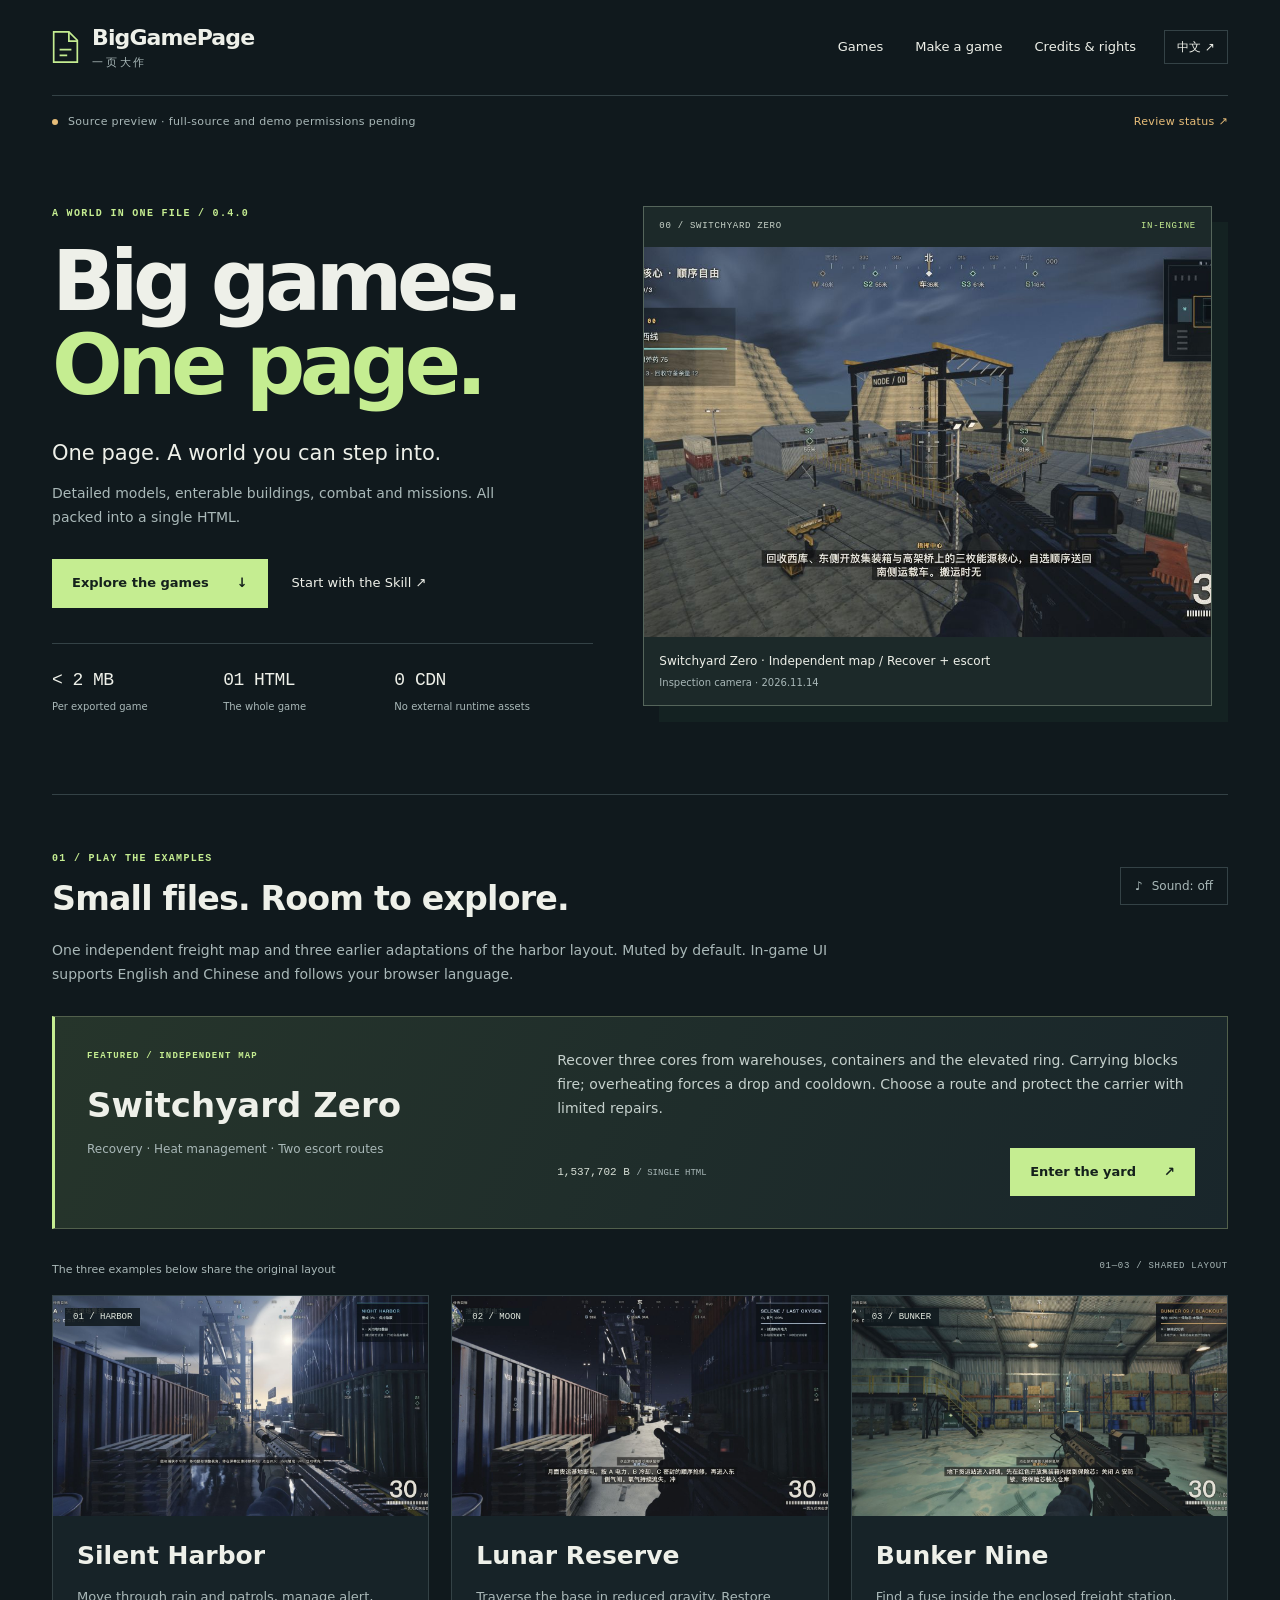
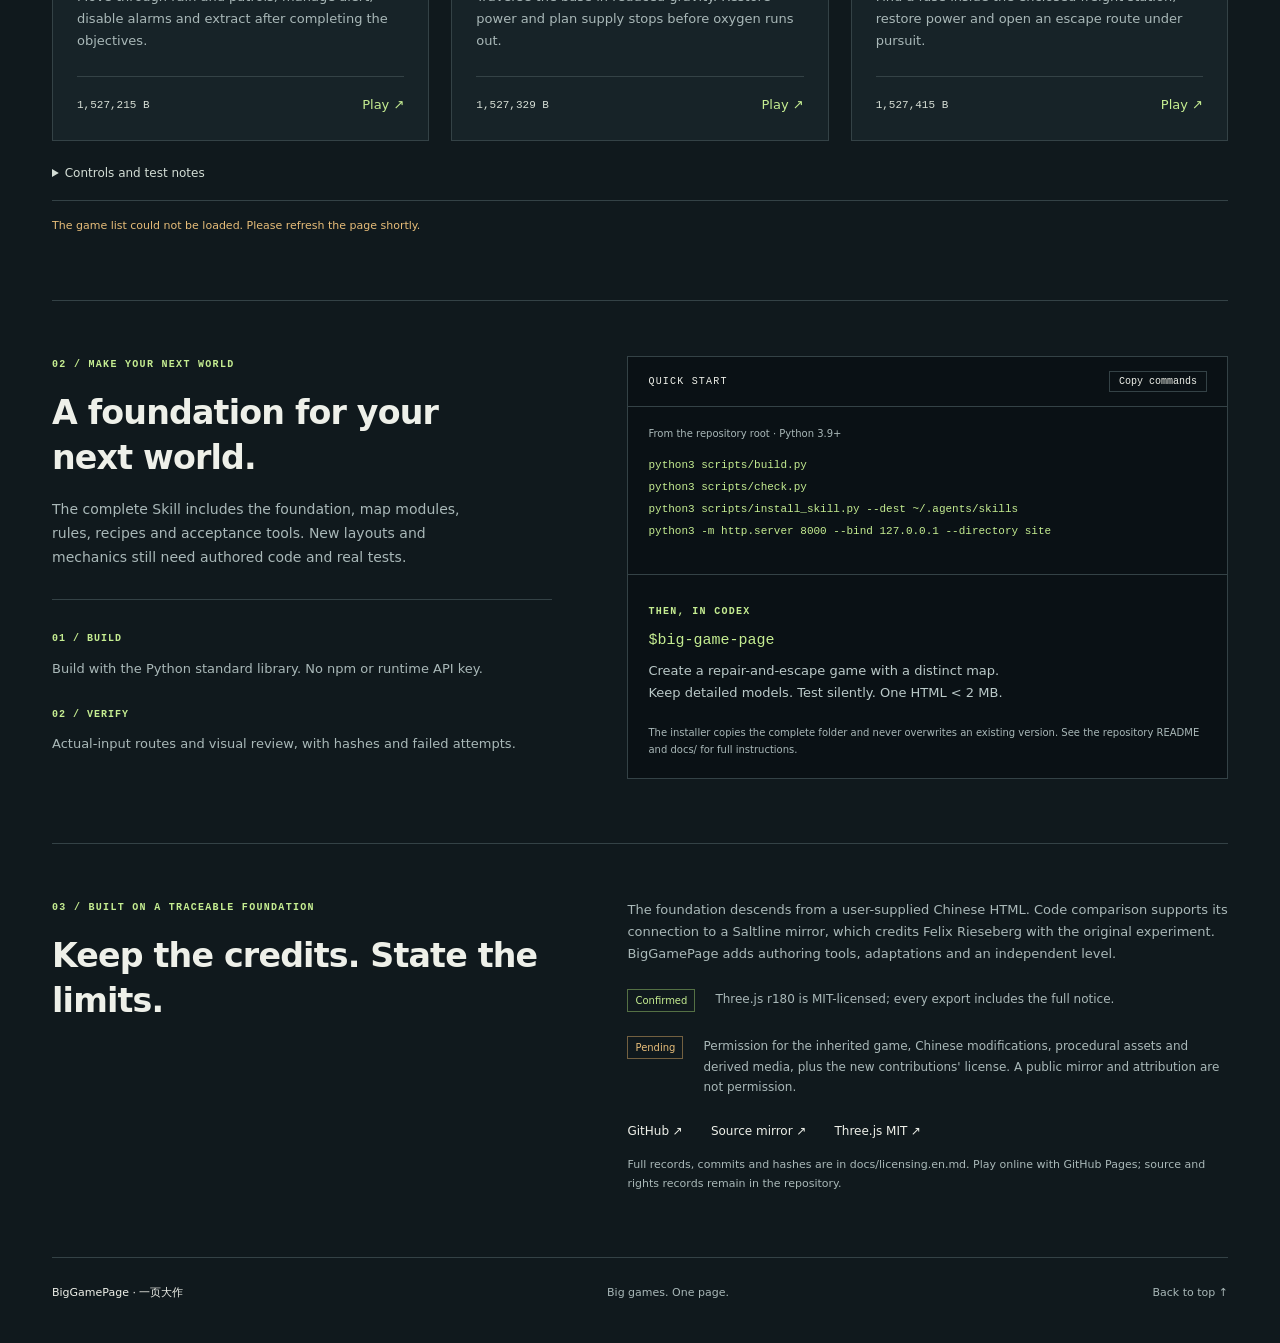
==== commit 568d9b77: "Wrap long English combat warnings within the game viewport" ====
--- a/site/index.html
+++ b/site/index.html
@@ -49,13 +49,13 @@
       <p class="section-description"><span lang="zh-CN">一张独立货运地图，三个共享原港区布局的早期改版。默认静音；游戏界面支持中英文，默认跟随浏览器语言。</span><span lang="en">One independent freight map and three earlier adaptations of the harbor layout. Muted by default. In-game UI supports English and Chinese and follows your browser language.</span></p>
       <article class="featured">
         <div class="featured-heading"><p class="eyebrow">FEATURED / INDEPENDENT MAP</p><h3><span lang="zh-CN">零号中转站</span><span lang="en">Switchyard Zero</span></h3><p class="game-type"><span lang="zh-CN">回收 · 热管理 · 双线护送</span><span lang="en">Recovery · Heat management · Two escort routes</span></p></div>
-        <div class="featured-details"><p><span lang="zh-CN">进入双库房、开放集装箱和高架环桥，自选顺序回收三枚核心。搬运时无法开火，过热后需要放下冷却；装车选线，守住载具，有限维修。</span><span lang="en">Recover three cores from warehouses, containers and the elevated ring. Carrying blocks fire; overheating forces a drop and cooldown. Choose a route and protect the carrier with limited repairs.</span></p><div class="game-footer"><span class="size">1,537,614 B <span>/ SINGLE HTML</span></span><a class="button primary play" href="games/switchyard-zero.html?noaudio=1" data-game="switchyard-zero"><span lang="zh-CN">进入中转站</span><span lang="en">Enter the yard</span><span aria-hidden="true">↗</span></a></div></div>
+        <div class="featured-details"><p><span lang="zh-CN">进入双库房、开放集装箱和高架环桥，自选顺序回收三枚核心。搬运时无法开火，过热后需要放下冷却；装车选线，守住载具，有限维修。</span><span lang="en">Recover three cores from warehouses, containers and the elevated ring. Carrying blocks fire; overheating forces a drop and cooldown. Choose a route and protect the carrier with limited repairs.</span></p><div class="game-footer"><span class="size">1,537,702 B <span>/ SINGLE HTML</span></span><a class="button primary play" href="games/switchyard-zero.html?noaudio=1" data-game="switchyard-zero"><span lang="zh-CN">进入中转站</span><span lang="en">Enter the yard</span><span aria-hidden="true">↗</span></a></div></div>
       </article>
       <div class="legacy-label"><span lang="zh-CN">下面三个样例共享原关卡布局</span><span lang="en">The three examples below share the original layout</span><span>01—03 / SHARED LAYOUT</span></div>
       <div class="cards">
-        <article class="game-card"><div class="card-image"><img src="assets/screens/harbor-world.png" width="2560" height="1440" loading="lazy" alt="夜港无声的潮湿货运港场景检查画面" data-alt-en="Inspection capture of Silent Harbor's wet cargo port"><span>01 / HARBOR</span></div><div class="card-copy"><h3><span lang="zh-CN">夜港无声</span><span lang="en">Silent Harbor</span></h3><p><span lang="zh-CN">雨幕与巡逻之间潜入，管理警戒，关闭警报，完成作业后撤离。</span><span lang="en">Move through rain and patrols, manage alert, disable alarms and extract after completing the objectives.</span></p><div class="card-bottom"><span class="size">1,527,127 B</span><a class="play text-link" href="games/night-harbor.html?noaudio=1" data-game="night-harbor"><span lang="zh-CN">进入夜港 ↗</span><span lang="en">Play ↗</span></a></div></div></article>
-        <article class="game-card"><div class="card-image"><img src="assets/screens/moon-world.png" width="2560" height="1440" loading="lazy" alt="月面余氧的货运基地场景检查画面" data-alt-en="Inspection capture of Lunar Reserve's cargo base"><span>02 / MOON</span></div><div class="card-copy"><h3><span lang="zh-CN">月面余氧</span><span lang="en">Lunar Reserve</span></h3><p><span lang="zh-CN">低重力下穿越设施，在氧气耗尽前恢复供电，安排补给与抢修顺序。</span><span lang="en">Traverse the base in reduced gravity. Restore power and plan supply stops before oxygen runs out.</span></p><div class="card-bottom"><span class="size">1,527,241 B</span><a class="play text-link" href="games/selene-repair.html?noaudio=1" data-game="selene-repair"><span lang="zh-CN">执行作业 ↗</span><span lang="en">Play ↗</span></a></div></div></article>
-        <article class="game-card"><div class="card-image"><img src="assets/screens/bunker-world.png" width="2560" height="1440" loading="lazy" alt="地底九号仓库的场景检查画面" data-alt-en="Inspection capture of a warehouse in Bunker Nine"><span>03 / BUNKER</span></div><div class="card-copy"><h3><span lang="zh-CN">地底九号</span><span lang="en">Bunker Nine</span></h3><p><span lang="zh-CN">进入封闭货运站，寻找保险芯，恢复电力，在追击中打开逃生路线。</span><span lang="en">Find a fuse inside the enclosed freight station, restore power and open an escape route under pursuit.</span></p><div class="card-bottom"><span class="size">1,527,327 B</span><a class="play text-link" href="games/bunker-09.html?noaudio=1" data-game="bunker-09"><span lang="zh-CN">进入地下 ↗</span><span lang="en">Play ↗</span></a></div></div></article>
+        <article class="game-card"><div class="card-image"><img src="assets/screens/harbor-world.png" width="2560" height="1440" loading="lazy" alt="夜港无声的潮湿货运港场景检查画面" data-alt-en="Inspection capture of Silent Harbor's wet cargo port"><span>01 / HARBOR</span></div><div class="card-copy"><h3><span lang="zh-CN">夜港无声</span><span lang="en">Silent Harbor</span></h3><p><span lang="zh-CN">雨幕与巡逻之间潜入，管理警戒，关闭警报，完成作业后撤离。</span><span lang="en">Move through rain and patrols, manage alert, disable alarms and extract after completing the objectives.</span></p><div class="card-bottom"><span class="size">1,527,215 B</span><a class="play text-link" href="games/night-harbor.html?noaudio=1" data-game="night-harbor"><span lang="zh-CN">进入夜港 ↗</span><span lang="en">Play ↗</span></a></div></div></article>
+        <article class="game-card"><div class="card-image"><img src="assets/screens/moon-world.png" width="2560" height="1440" loading="lazy" alt="月面余氧的货运基地场景检查画面" data-alt-en="Inspection capture of Lunar Reserve's cargo base"><span>02 / MOON</span></div><div class="card-copy"><h3><span lang="zh-CN">月面余氧</span><span lang="en">Lunar Reserve</span></h3><p><span lang="zh-CN">低重力下穿越设施，在氧气耗尽前恢复供电，安排补给与抢修顺序。</span><span lang="en">Traverse the base in reduced gravity. Restore power and plan supply stops before oxygen runs out.</span></p><div class="card-bottom"><span class="size">1,527,329 B</span><a class="play text-link" href="games/selene-repair.html?noaudio=1" data-game="selene-repair"><span lang="zh-CN">执行作业 ↗</span><span lang="en">Play ↗</span></a></div></div></article>
+        <article class="game-card"><div class="card-image"><img src="assets/screens/bunker-world.png" width="2560" height="1440" loading="lazy" alt="地底九号仓库的场景检查画面" data-alt-en="Inspection capture of a warehouse in Bunker Nine"><span>03 / BUNKER</span></div><div class="card-copy"><h3><span lang="zh-CN">地底九号</span><span lang="en">Bunker Nine</span></h3><p><span lang="zh-CN">进入封闭货运站，寻找保险芯，恢复电力，在追击中打开逃生路线。</span><span lang="en">Find a fuse inside the enclosed freight station, restore power and open an escape route under pursuit.</span></p><div class="card-bottom"><span class="size">1,527,415 B</span><a class="play text-link" href="games/bunker-09.html?noaudio=1" data-game="bunker-09"><span lang="zh-CN">进入地下 ↗</span><span lang="en">Play ↗</span></a></div></div></article>
       </div>
       <details class="controls"><summary><span lang="zh-CN">操作提示与测试说明</span><span lang="en">Controls and test notes</span></summary><p><span lang="zh-CN">WASD 移动 · 鼠标瞄准 · 左键射击 · R 换弹 · 按住 E 交互 · Shift 冲刺 · C 蹲伏 · Space 跳跃 · P 暂停。中转站：Q 放下核心，M 地图；地下版：L 手电。推荐桌面键鼠。</span><span lang="en">WASD move · Mouse aim · Left click fire · R reload · Hold E interact · Shift sprint · C crouch · Space jump · P pause. Switchyard: Q drop core, M map. Bunker: L flashlight. Desktop keyboard/mouse recommended.</span></p><p><span lang="zh-CN">展示截图使用场景检查机位，不是角色实际抵达证明。已保存 2026-11-14 静音输入路线；本轮整理校验输出哈希。未宣称已完成手机、声音混音或 file:// 冷启动验收。</span><span lang="en">Images use inspection cameras, not proof of player traversal. Silent input routes are recorded on 2026-11-14; repository preparation checks matching hashes. Mobile play, audio mixing and file:// cold starts are not fully validated.</span></p></details>
       <noscript><p class="build-note">JavaScript is disabled. Game links remain muted; language and sound switches need JavaScript. 游戏自身也需要启用 JavaScript。</p></noscript>
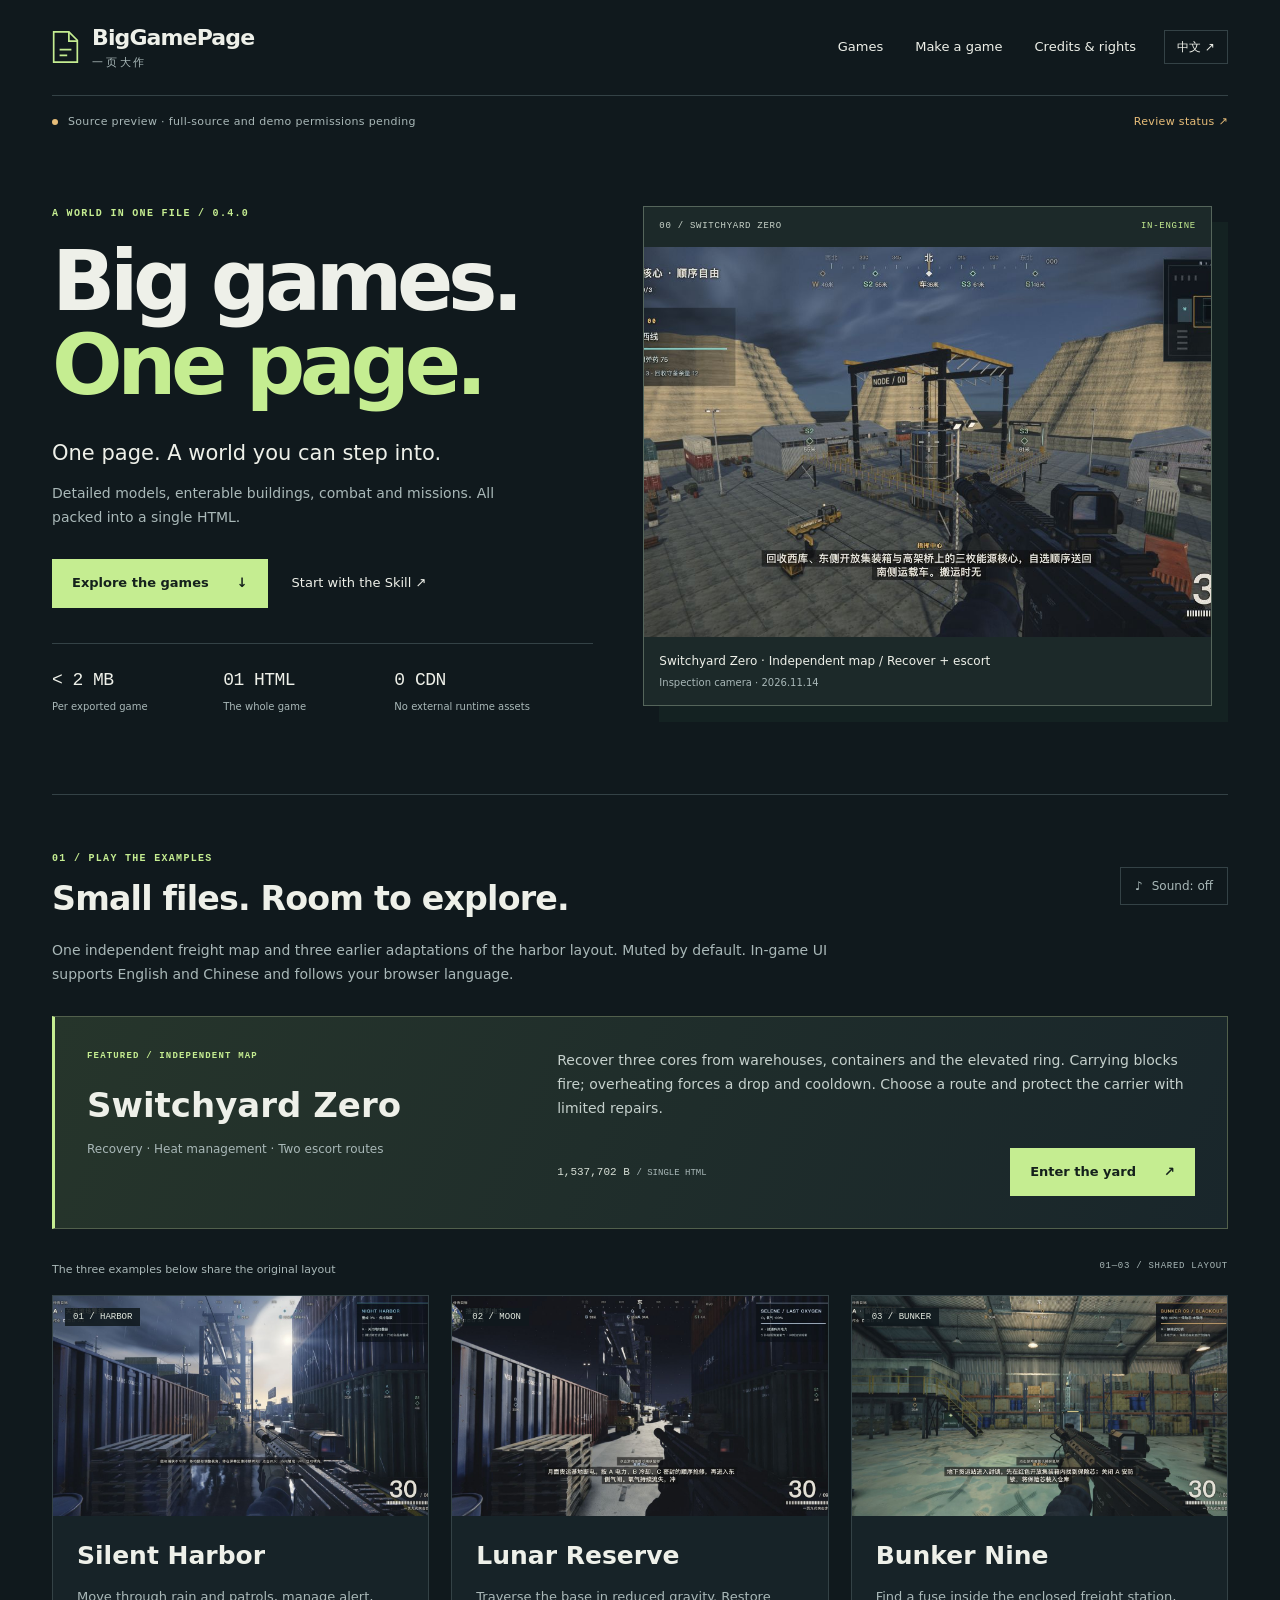
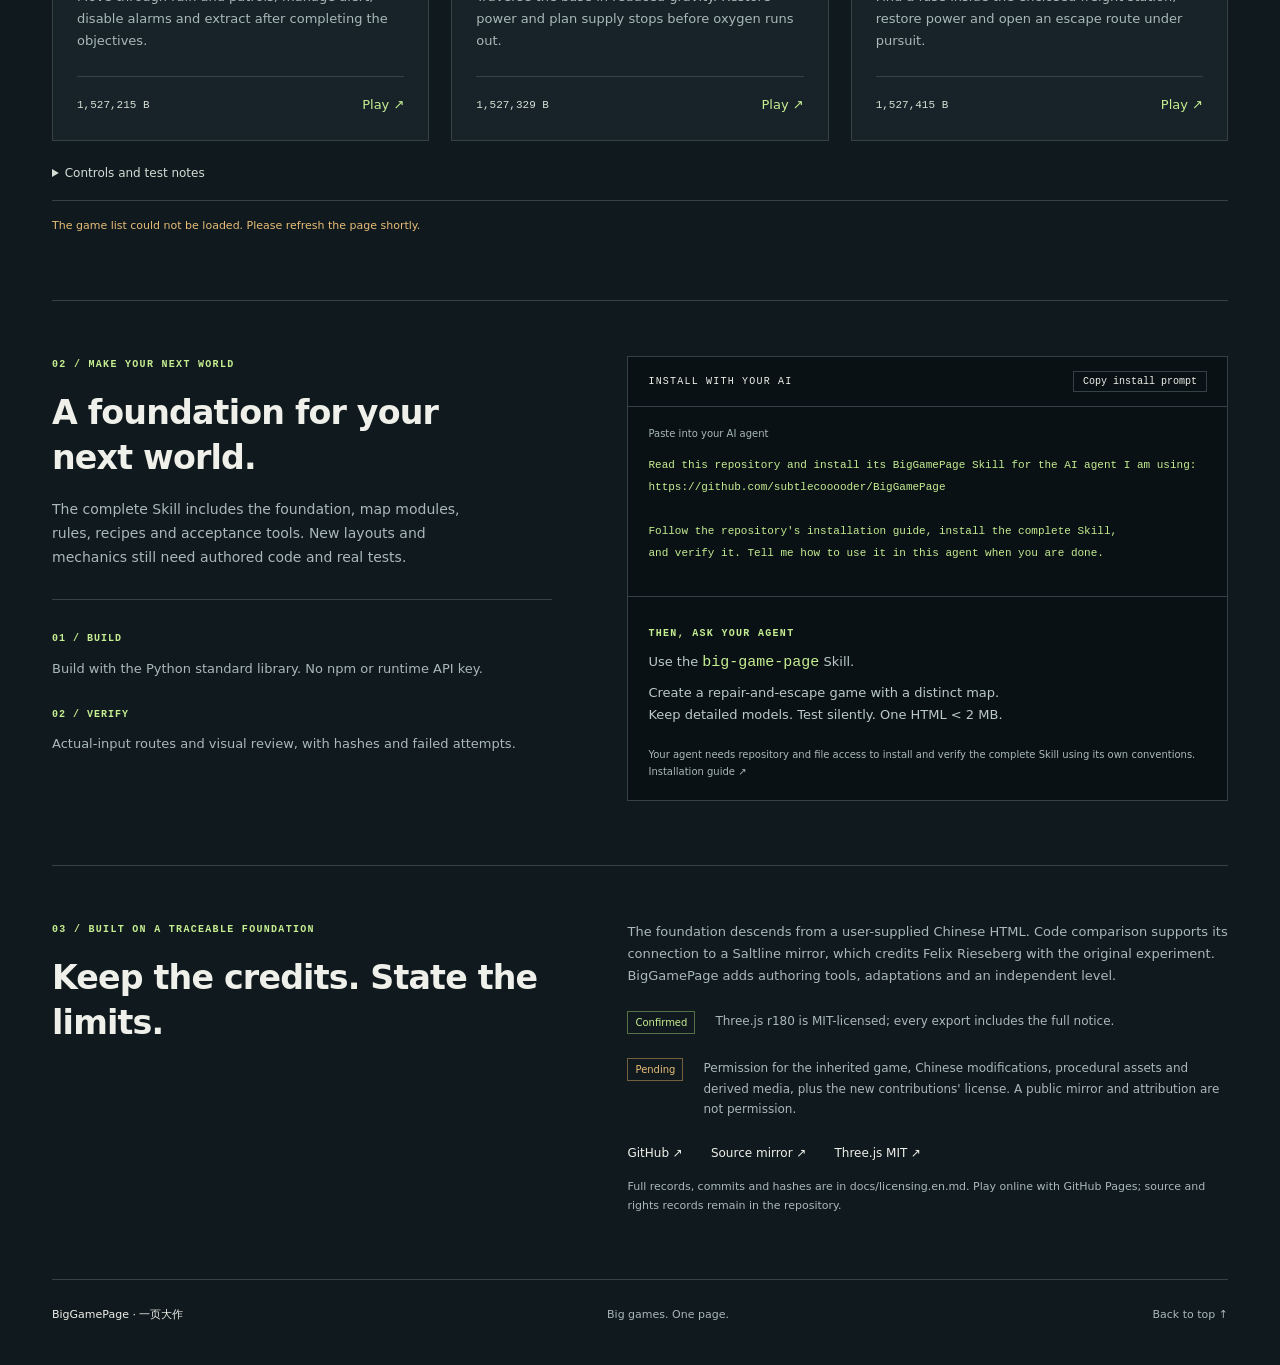
==== commit cdf9f801: "Make Skill installation agent-neutral and URL-driven" ====
--- a/site/index.html
+++ b/site/index.html
@@ -64,10 +64,15 @@
 
     <section id="make" class="make-section" aria-labelledby="make-title">
       <div><p class="eyebrow">02 / MAKE YOUR NEXT WORLD</p><h2 id="make-title"><span lang="zh-CN">用底座，开始你的创作。</span><span lang="en">A foundation for your next world.</span></h2><p class="section-description"><span lang="zh-CN">完整 Skill 包含模型底座、地图模块、玩法、配方与验收。改主题有现成路径；新地图、新机制需要真正编写和实测。</span><span lang="en">The complete Skill includes the foundation, map modules, rules, recipes and acceptance tools. New layouts and mechanics still need authored code and real tests.</span></p><div class="principle"><strong>01 / BUILD</strong><p lang="zh-CN">Python 标准库构建，无 npm、无运行时 API Key。</p><p lang="en">Build with the Python standard library. No npm or runtime API key.</p><strong>02 / VERIFY</strong><p lang="zh-CN">实际输入路线 + 对比画面，保留哈希与失败证据。</p><p lang="en">Actual-input routes and visual review, with hashes and failed attempts.</p></div></div>
-      <div class="terminal"><div class="terminal-header"><span>QUICK START</span><button id="copy" type="button"><span lang="zh-CN">复制命令</span><span lang="en">Copy commands</span></button></div><p class="terminal-caption"><span lang="zh-CN">在仓库根目录执行 · Python 3.9+</span><span lang="en">From the repository root · Python 3.9+</span></p><pre><code id="commands">python3 scripts/build.py
-python3 scripts/check.py
-python3 scripts/install_skill.py --dest ~/.agents/skills
-python3 -m http.server 8000 --bind 127.0.0.1 --directory site</code></pre><p class="copy-status" id="copy-status" role="status"></p><div class="prompt"><span class="eyebrow">THEN, IN CODEX</span><p><code>$big-game-page</code><br><span lang="zh-CN">制作一款有独立地图和抢修机制的撤离游戏。<br>保留精细模型，静音实测，单 HTML &lt; 2 MB。</span><span lang="en">Create a repair-and-escape game with a distinct map.<br>Keep detailed models. Test silently. One HTML &lt; 2 MB.</span></p></div><p class="terminal-foot"><span lang="zh-CN">安装器复制完整目录，不覆盖已有版本。完整步骤与限制见仓库 README 和 docs/。</span><span lang="en">The installer copies the complete folder and never overwrites an existing version. See the repository README and docs/ for full instructions.</span></p></div>
+      <div class="terminal"><div class="terminal-header"><span>INSTALL WITH YOUR AI</span><button id="copy" type="button"><span lang="zh-CN">复制安装提示词</span><span lang="en">Copy install prompt</span></button></div><p class="terminal-caption"><span lang="zh-CN">粘贴到你使用的 AI Agent</span><span lang="en">Paste into your AI agent</span></p><pre><code id="install-prompt"><span lang="zh-CN">请阅读这个仓库，为我当前使用的 AI Agent 安装 BigGamePage Skill：
+https://github.com/subtlecooooder/BigGamePage
+
+请按照仓库里的安装指南安装完整 Skill，并验证安装结果。
+完成后告诉我如何在当前 Agent 中使用它。</span><span lang="en">Read this repository and install its BigGamePage Skill for the AI agent I am using:
+https://github.com/subtlecooooder/BigGamePage
+
+Follow the repository's installation guide, install the complete Skill,
+and verify it. Tell me how to use it in this agent when you are done.</span></code></pre><p class="copy-status" id="copy-status" role="status"></p><div class="prompt"><span class="eyebrow">THEN, ASK YOUR AGENT</span><p><span lang="zh-CN">使用 <code>big-game-page</code> Skill。<br>制作一款有独立地图和抢修机制的撤离游戏。<br>保留精细模型，静音实测，单 HTML &lt; 2 MB。</span><span lang="en">Use the <code>big-game-page</code> Skill.<br>Create a repair-and-escape game with a distinct map.<br>Keep detailed models. Test silently. One HTML &lt; 2 MB.</span></p></div><p class="terminal-foot"><span lang="zh-CN">Agent 需能读取仓库和写入文件，按自身规则安装完整 Skill 并验证。<a href="https://github.com/subtlecooooder/BigGamePage/blob/main/docs/getting-started.md">查看安装指南 ↗</a></span><span lang="en">Your agent needs repository and file access to install and verify the complete Skill using its own conventions. <a href="https://github.com/subtlecooooder/BigGamePage/blob/main/docs/getting-started.en.md">Installation guide ↗</a></span></p></div>
     </section>
 
     <section id="source" class="source-section" aria-labelledby="source-title"><div><p class="eyebrow">03 / BUILT ON A TRACEABLE FOUNDATION</p><h2 id="source-title"><span lang="zh-CN">保留出处，也说清边界。</span><span lang="en">Keep the credits. State the limits.</span></h2></div><div class="source-body"><p><span lang="zh-CN">当前底座继承用户提供的中文 HTML。源码比对与 Saltline 镜像支持其来源关系；镜像将原始实验归于 Felix Rieseberg。BigGamePage 新增制作工具、适配与独立关卡，不把继承的模型和引擎声称为从零自研。</span><span lang="en">The foundation descends from a user-supplied Chinese HTML. Code comparison supports its connection to a Saltline mirror, which credits Felix Rieseberg with the original experiment. BigGamePage adds authoring tools, adaptations and an independent level.</span></p><div class="rights-row"><span class="rights-tag"><span lang="zh-CN">已确认</span><span lang="en">Confirmed</span></span><p><span lang="zh-CN">Three.js r180 采用 MIT；完整许可嵌入每份游戏。</span><span lang="en">Three.js r180 is MIT-licensed; every export includes the full notice.</span></p></div><div class="rights-row"><span class="rights-tag pending"><span lang="zh-CN">待确认</span><span lang="en">Pending</span></span><p><span lang="zh-CN">原游戏、中文修改、程序化素材和衍生媒体的分发授权，以及项目新增部分的许可证。公开镜像与署名不等于授权。</span><span lang="en">Permission for the inherited game, Chinese modifications, procedural assets and derived media, plus the new contributions' license. A public mirror and attribution are not permission.</span></p></div><div class="source-links"><a href="https://github.com/subtlecooooder/BigGamePage" rel="noreferrer">GitHub ↗</a><a href="https://github.com/realcodebear/saltline-fable-5.2/tree/09c51774cd77aad750bd2d6c42af2b1020cb668d" rel="noreferrer"><span lang="zh-CN">来源镜像 ↗</span><span lang="en">Source mirror ↗</span></a><a href="https://github.com/mrdoob/three.js/blob/r180/LICENSE" rel="noreferrer">Three.js MIT ↗</a></div><p class="small-note"><span lang="zh-CN">完整条目、提交与哈希记录在仓库 docs/licensing.md。在线试玩由 GitHub Pages 提供；源码与授权记录随仓库维护。</span><span lang="en">Full records, commits and hashes are in docs/licensing.en.md. Play online with GitHub Pages; source and rights records remain in the repository.</span></p></div></section>
